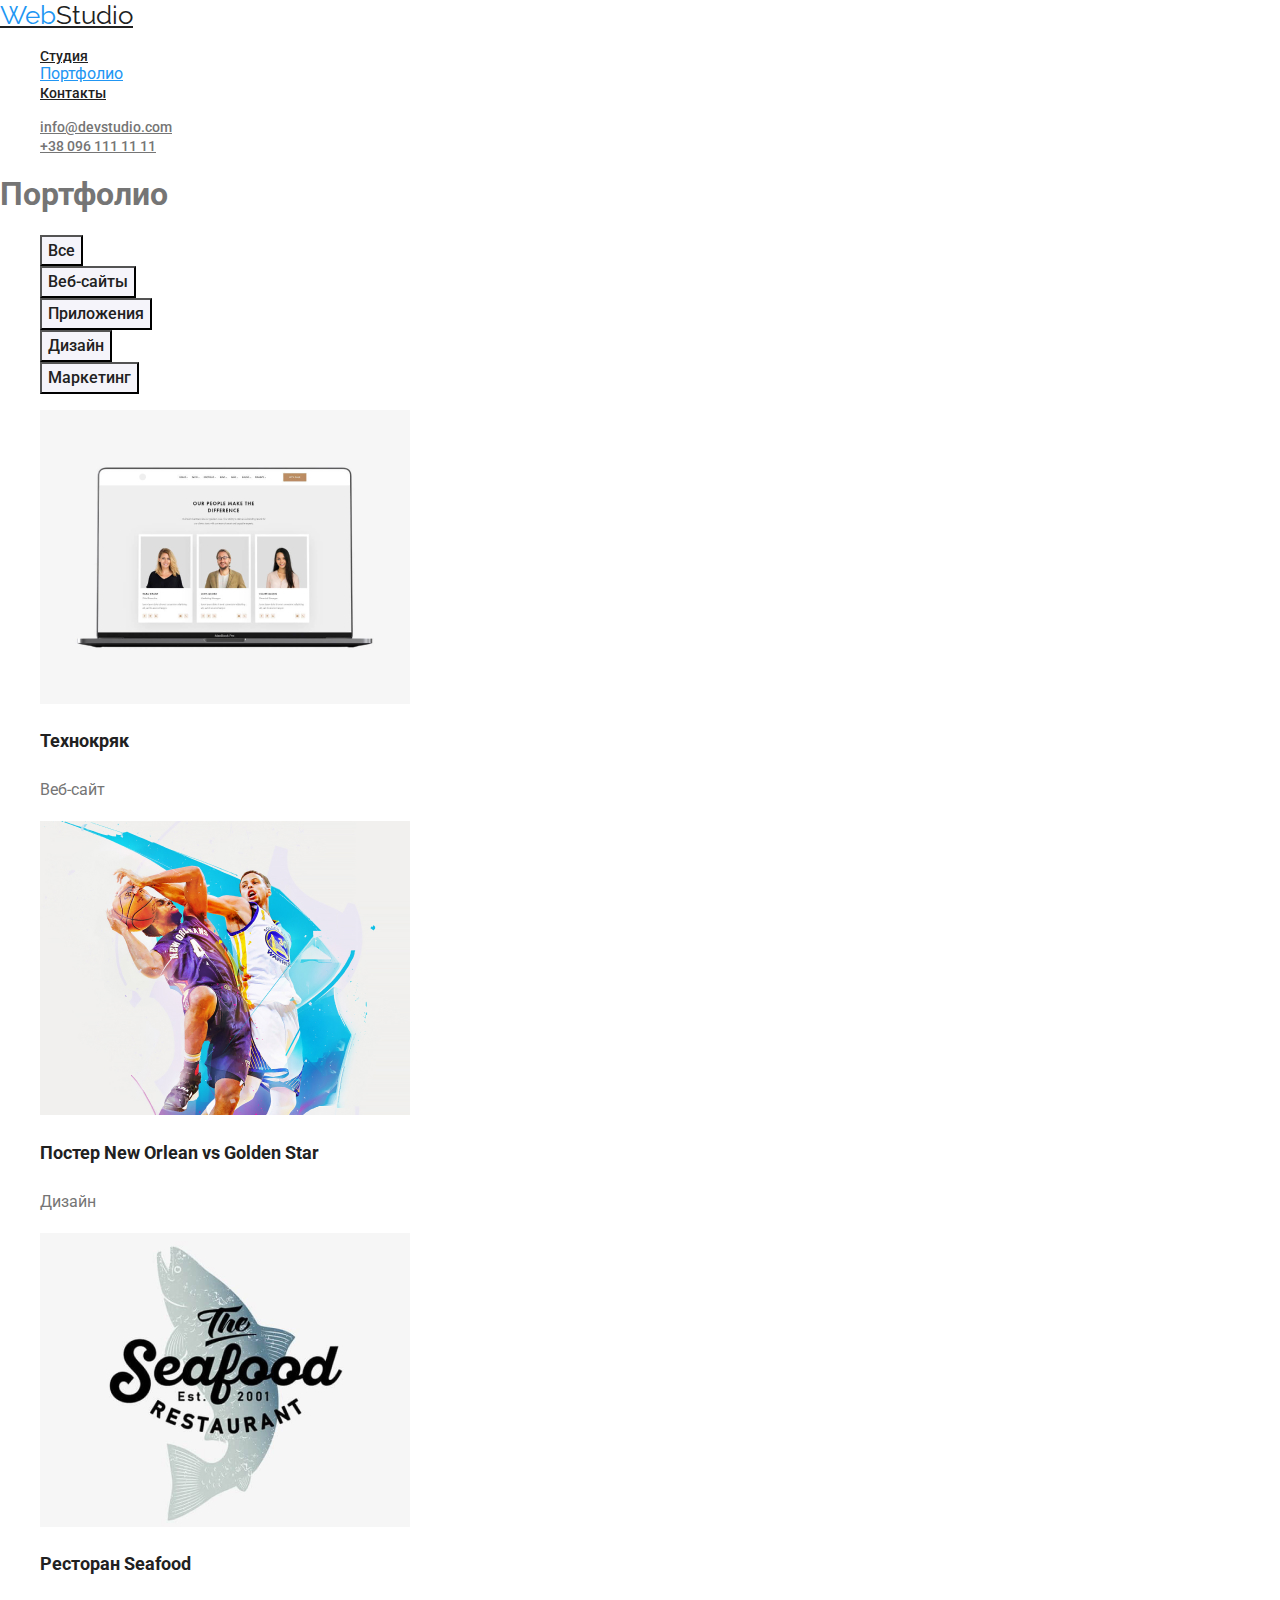
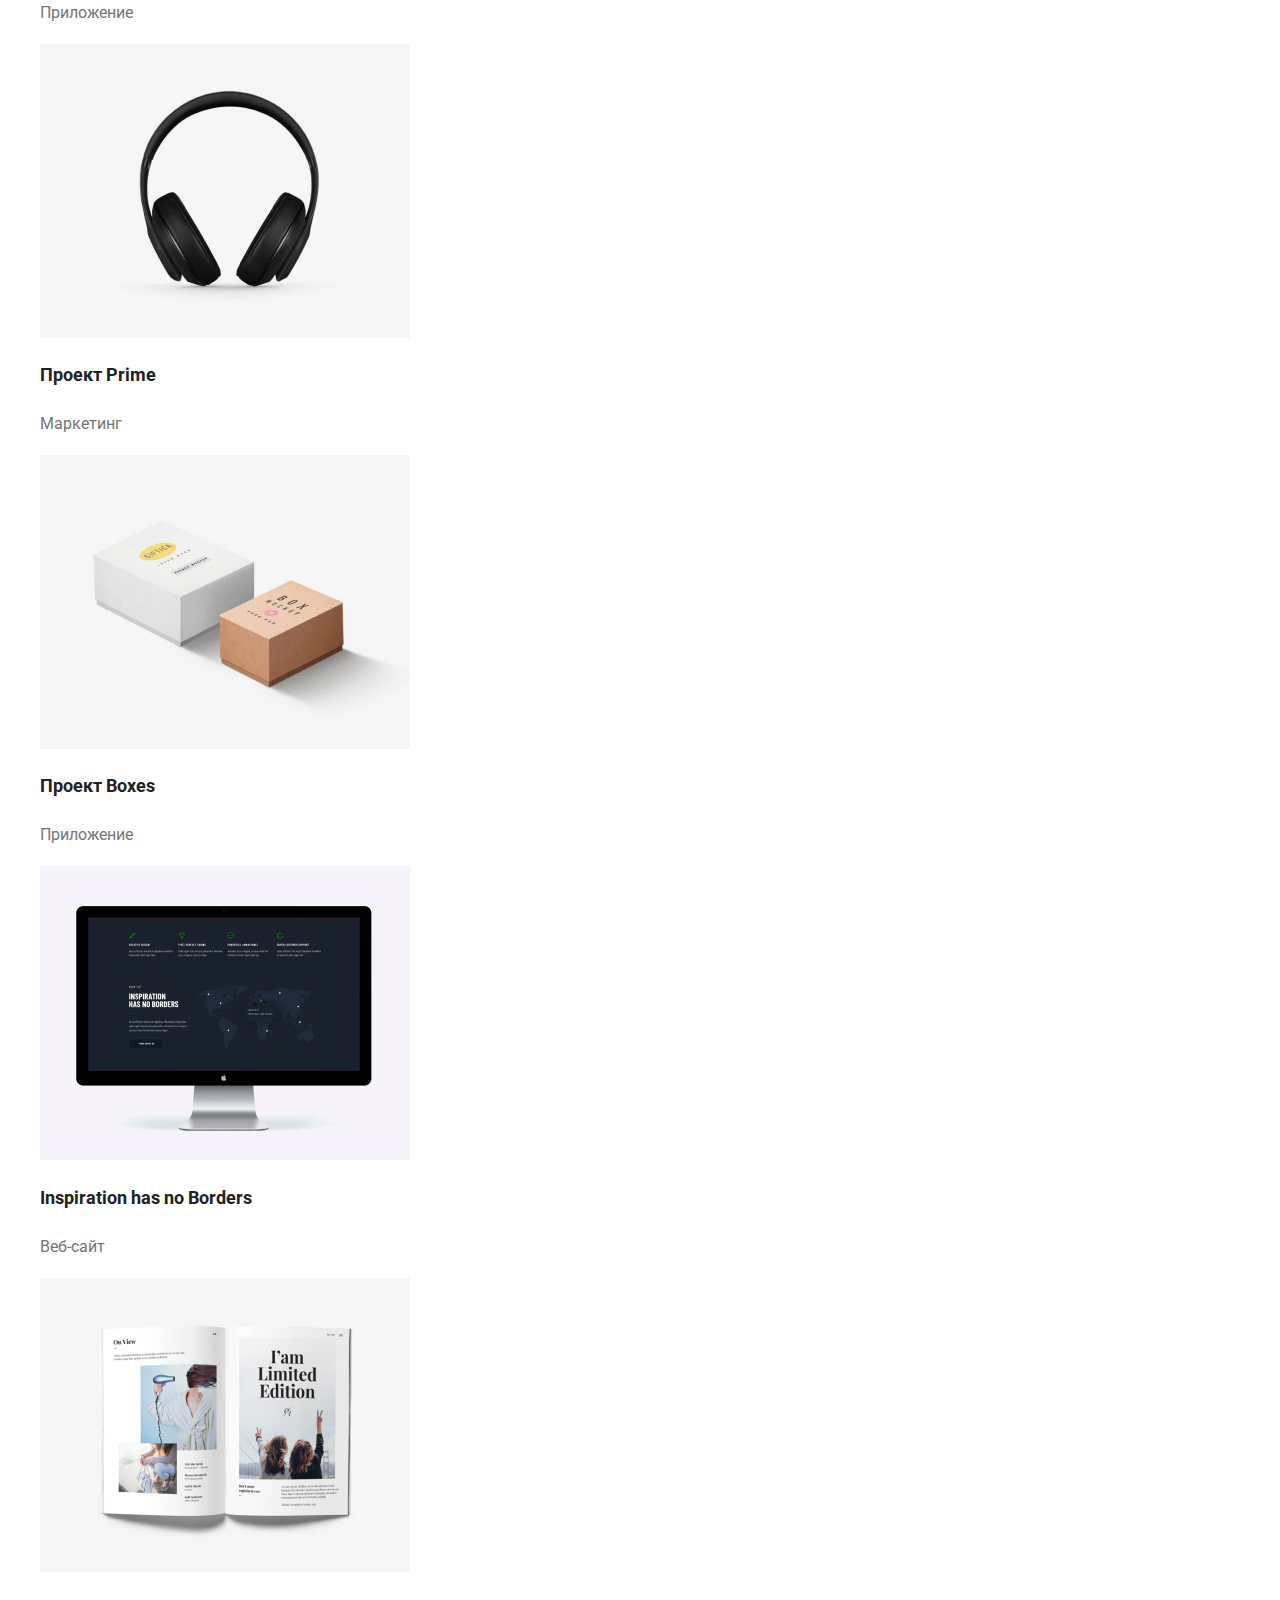
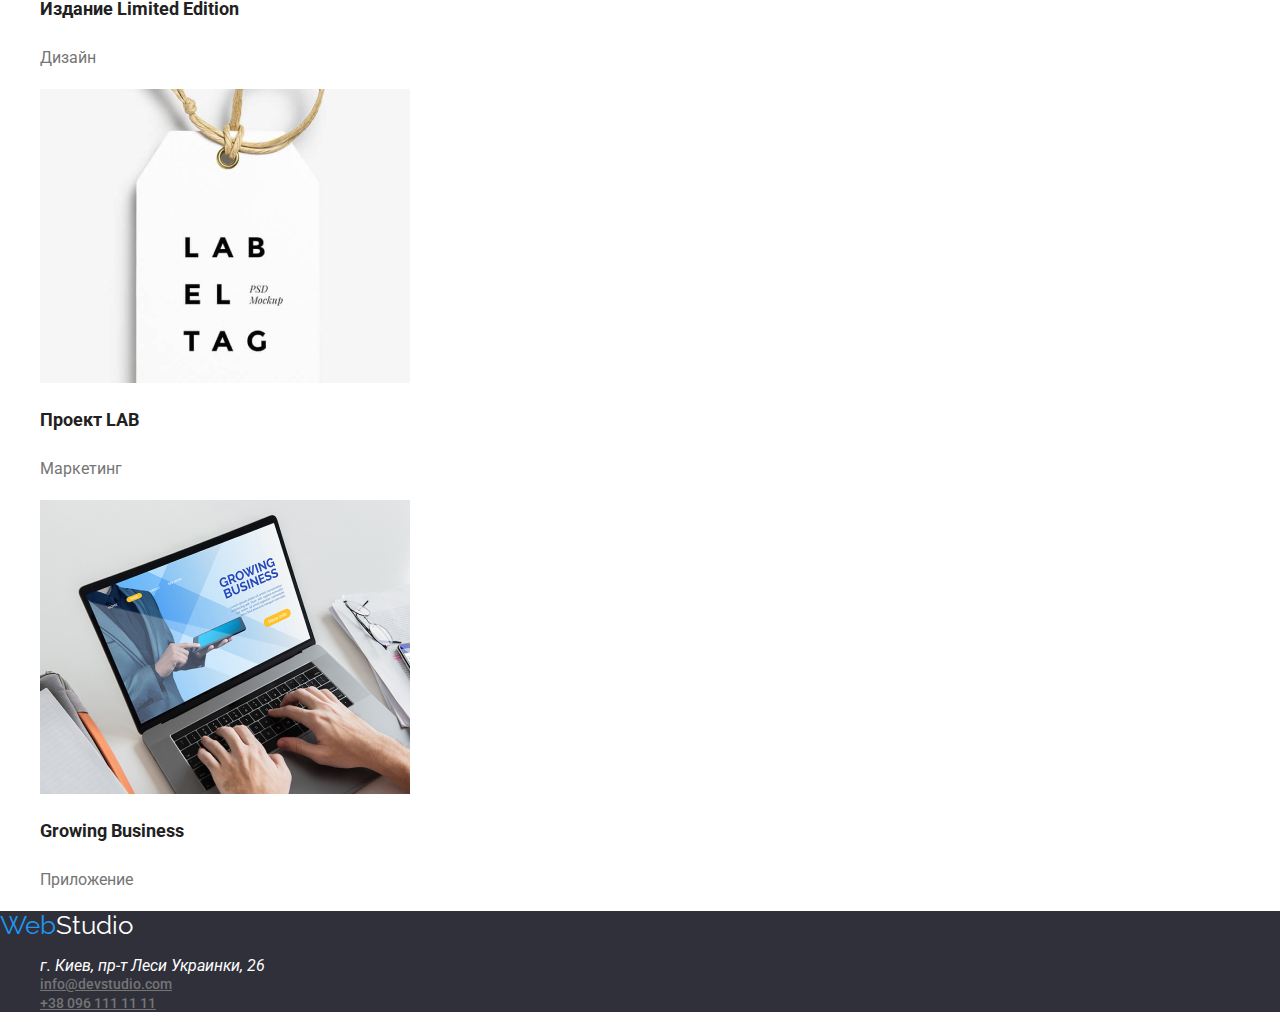
==== portfolio.html @ 402dfa0c "Update portfolio.html" ====
<!DOCTYPE html>
<html lang="en">
<head>
    <meta charset="UTF-8">
    <meta name="viewport" content="width=device-width, initial-scale=1.0">
    <title>Document</title>
    <link rel="stylesheet" href="https://cdnjs.cloudflare.com/ajax/libs/modern-normalize/1.0.0/modern-normalize.css">
    <link href="https://fonts.googleapis.com/css2?family=Raleway:wght@700&family=Roboto:wght@400;500;700;900&display=swap" 
    rel="stylesheet">
    <link rel="stylesheet" href="./styles.css">
</head>
<body>
<!--Верхняя линия-->
<header>
    <nav class="list">
        <a href="./index.html" class="logo-white" > <span class="logo-bl">Web</span>Studio</a>
        <ul class="site-nav list">
            <li><a href="./index.html" class="link" >Студия</a></li>
            <li class="current"><a href="./portfolio.html" class="current">Портфолио</a></li>
            <li><a href="" class="link">Контакты</a></li>
        </ul>
    </nav>
    <ul class="adress-nav list">
        <li><a href="mailto:info@devstudio.com" class="link">info@devstudio.com</a></li>
        <li><a href="tel:+380961111111" class="link">+38 096 111 11 11</a></li>
    </ul>
</header>
<main>
    <!--Портфолио-->
    <section class="section-portfolio">
        <h1>Портфолио</h1>
        <ul class="list">
            <li><button type="button" class="filter-button">Все</button></li>
            <li><button type="button" class="filter-button">Веб-сайты</button></li>
            <li><button type="button" class="filter-button">Приложения</button></li>
            <li><button type="button" class="filter-button">Дизайн</button></li>
            <li><button type="button" class="filter-button">Маркетинг</button></li>
        </ul>
        <ul class="list">
            <li>
                <img src="./images/portfolio/portfolio-img1.jpg" alt="Портфолио фото 1" width="370">
                <h2 class="portfolio-title ">Технокряк</h2>
                <p class="portfolio-title-name">Веб-сайт</p>
            </li>
            <li>
                <img src="./images/portfolio/portfolio-img2.jpg" alt="Портфолио фото 2" width="370">
                <h2 class="portfolio-title">Постер New Orlean vs Golden Star</h2>
                <p class="portfolio-title-name">Дизайн</p>
            </li>
            <li>
                <img src="./images/portfolio/portfolio-img3.jpg" alt="Портфолио фото 3" width="370">
                <h2 class="portfolio-title">Ресторан Seafood</h2>
                <p class="portfolio-title-name">Приложение</p>
            </li>
            <li>
                <img src="./images/portfolio/portfolio-img4.jpg" alt="Портфолио фото 4" width="370">
                <h2 class="portfolio-title">Проект Prime</h2>
                <p class="portfolio-title-name">Маркетинг</p>
            </li>
            <li>
                <img src="./images/portfolio/portfolio-img5.jpg" alt="Портфолио фото 5" width="370">
                <h2 class="portfolio-title">Проект Boxes</h2>
                <p class="portfolio-title-name">Приложение</p>
            </li>
            <li>
                <img src="./images/portfolio/portfolio-img6.jpg" alt="Портфолио фото 6" width="370">
                <h2 class="portfolio-title">Inspiration has no Borders</h2>
                <p class="portfolio-title-name">Веб-сайт</p>
            </li>
            <li>
                <img src="./images/portfolio/portfolio-img7.jpg" alt="Портфолио фото 7" width="370">
                <h2 class="portfolio-title">Издание Limited Edition</h2>
                <p class="portfolio-title-name">Дизайн</p>
            </li>
            <li>
                <img src="./images/portfolio/portfolio-img8.jpg" alt="Портфолио фото 8" width="370">
                <h2 class="portfolio-title">Проект LAB</h2>
                <p class="portfolio-title-name">Маркетинг</p>
            </li>
            <li>
                <img src="./images/portfolio/portfolio-img9.jpg" alt="Портфолио фото 9" width="370">
                <h2 class="portfolio-title">Growing Business</h2>
                <p class="portfolio-title-name">Приложение</p>
            </li>
           
        </ul>
    </section>

</main>
<!--Подвал-->
<footer class="footer">
    <a href="./index.html" class="logo-black" > <span class="logo-bl">Web</span>Studio</a>
    <ul class="adress-nav list">
        <li><address class="footer-address">г. Киев, пр-т Леси Украинки, 26</address></li>
        <li><a href="mailto:info@devstudio.com" class="link">info@devstudio.com</a></li>
        <li><a href="tel:+380961111111" class="link">+38 096 111 11 11</a></li>
    </ul>
</footer>   
</body>
---- styles.css ----
:root {
    --primary-text-color: #757575;
    --accent-text-color:#2196F3;
    --title-text-color:#212121;
    --secondary-text-color: #FFFFFF;
    --background-color-body: #FFFFFF;
    --background-color-hero: #2F303A;
    --background-color-hero-button: #2196F3;
    --background-color-section-workers: #F5F4FA;
    --background-color-section: #FFFFFF;
    --background-color-footer: #2F303A;
    --background-color-filter-button: #F5F4FA;
}

body {
    background-color: var(--background-color-body);
    color: var(--primary-text-color);
    font-family: Roboto, sans-serif;
    font-weight: 400;
    
    
}
.logo-white {
    color: var(--title-text-color);
    font-family: Raleway, sans-serif;
    font-size: 26px;
    line-height: 1.19;
    
}
.logo-bl {
    color: var(--accent-text-color);
}
.list {
    list-style: none;
    
}
/* site-nav */
.site-nav .link {
    color: var(--title-text-color);
    font-weight: 500;
    font-size: 14px;
    line-height: 1.14;
    
}

.site-nav .link:hover, 
.site-nav .link:focus, .current{
    color: var(--accent-text-color);
}



/* adress-nav */
.adress-nav .link {
    color: var(--primary-text-color);
    font-weight: 500;
    font-size: 14px;
    line-height: 1.14;
    
}
.link:hover, 
.link:focus {
    color: var(--accent-text-color);
}
/* hero */
.hero {
    background-color: var(--background-color-hero);
}
.hero .hero-title {
    color: var(--secondary-text-color);
    font-weight: 900;
    font-size: 44px;
    line-height: 1.36;
    text-align: center;
    text-transform: uppercase;

}
.hero .hero-button {
    background-color: var(--background-color-hero-button);
    color: var(--secondary-text-color);
    font-weight: 700;
    font-size: 16px;
    line-height: 1.87;
}

.section-title {
    color: var(--title-text-color);
    font-weight: 700;
    font-size: 36px;
    line-height: 1.16;
    text-align: center;
}



/* Особености */

.section-features {
    background-color: var(--background-color-section);
}
.section-features .features-title-name {
    color: var(--title-text-color);
    font-weight: 700;
    font-size: 14px;
    line-height: 1.14;
    text-transform: uppercase;
}
.features-title-name .features-name { 
    font-size: 14px;
    line-height: 1.71;  
}

/* Чем мы занимаемся */

.section-service {
    background-color: var(--background-color-section);
}

/* Наша команда */
.section-workers { 
    background-color: var(--background-color-section-workers);
}
.section-workers .workers-title-name { 
    color: var(--title-text-color);
    font-weight: 500;
    font-size: 16px;
    line-height: 1.18;
}
.workers-title-name .workers-dutie {  
    font-size: 16px;
    line-height: 1.18;  
}

/* footer */
.footer {
    background-color: var(--background-color-footer);
}
.logo-black {
    color: var(--secondary-text-color);
    font-family: Raleway,sans-serif;
    font-size: 26px;
    line-height: 1,19;
    text-decoration: none;
}
.footer-address {
    color: var(--secondary-text-color);
}
.footer .footer-address-nav {
    color: var(--primary-text-color);
    font-size: 14px;
    line-height: 1.71;
}
.link:hover, 
.link:focus {
    color: var(--accent-text-color);
}
/* portfolio */

.section-portfolio .portfolio-title {
    color: var(--title-text-color);
    font-weight: 700;
    font-size: 18px;
    line-height: 2;
}
.section-portfolio .portfolio-title-name {
    font-size: 16px;
    line-height: 1.87;
}

.filter-button {
    background-color: var(--background-color-filter-button);
    color: var(--title-text-color);
    font-weight: 500;
    font-size: 16px;
    line-height: 1.62;
}
.filter-button:hover, 
.filter-button:focus {
    background-color: var(--background-color-hero-button);
    color: var(--secondary-text-color);
}
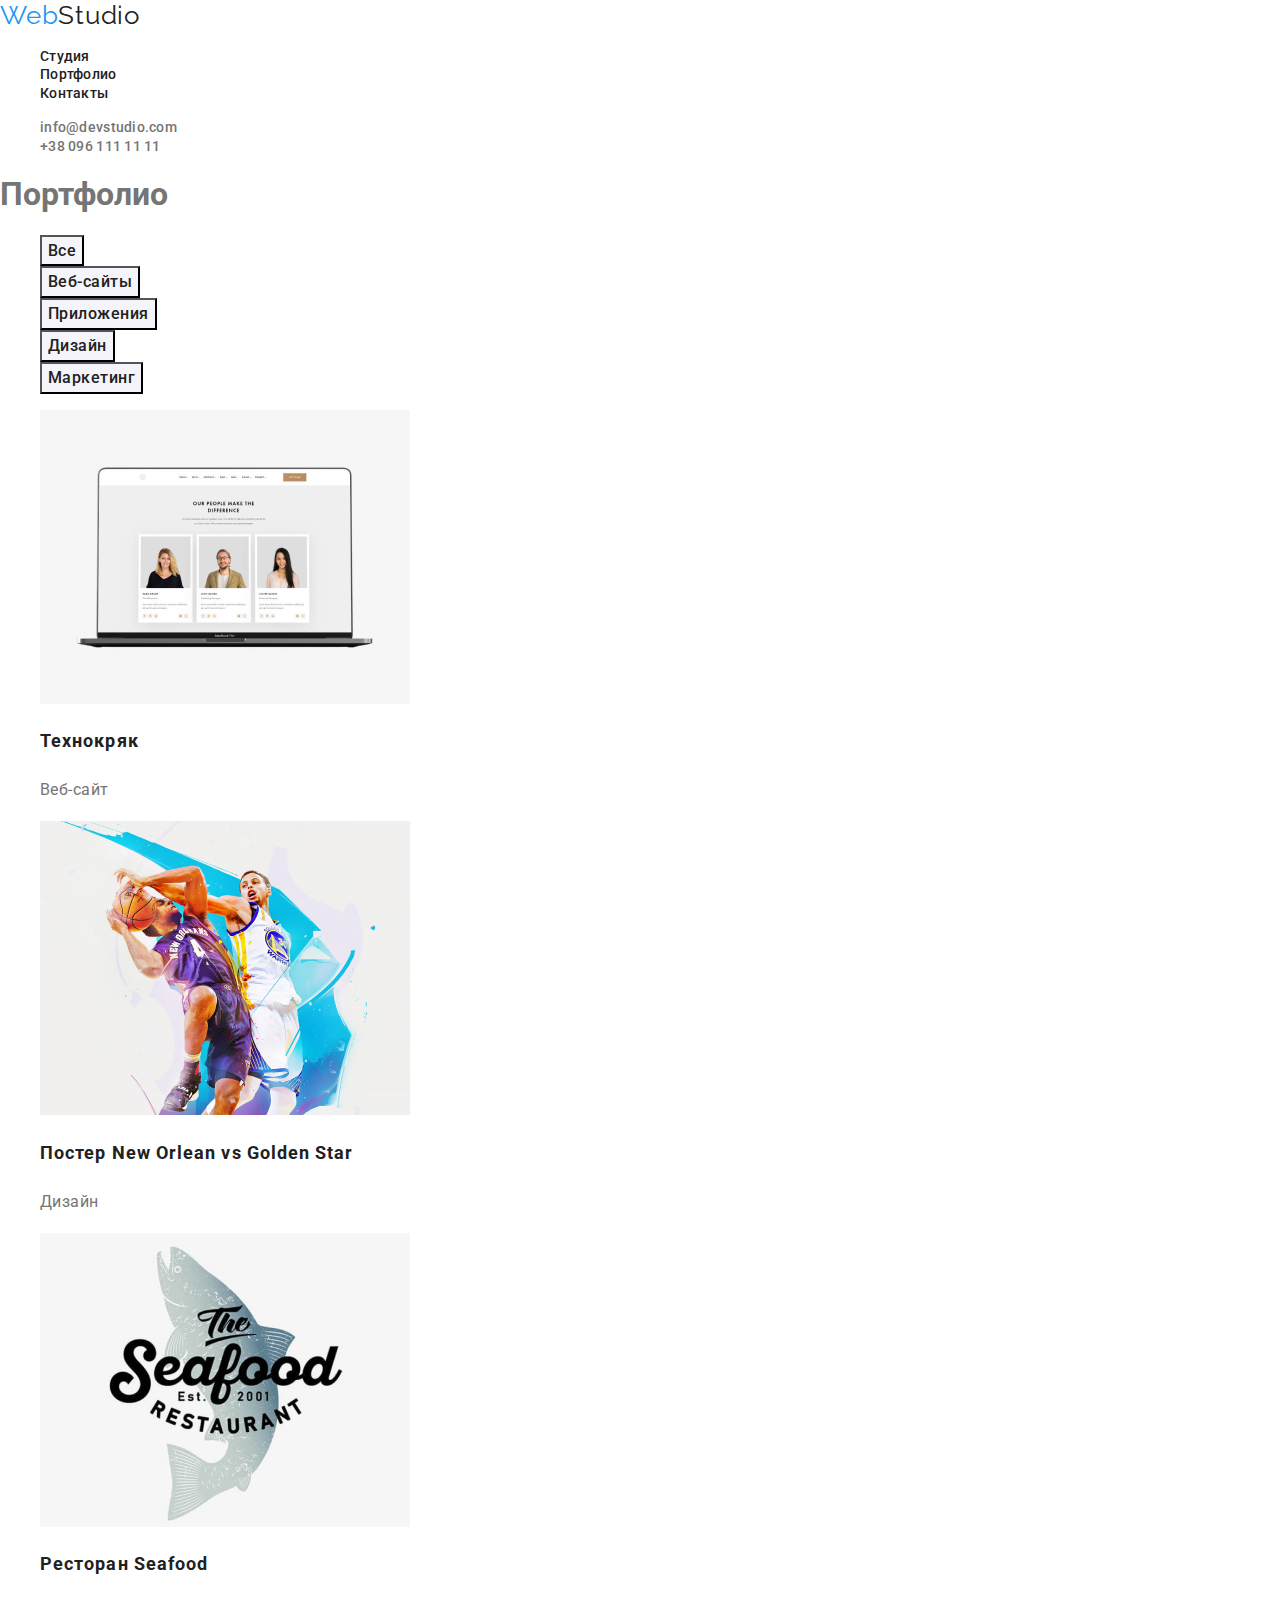
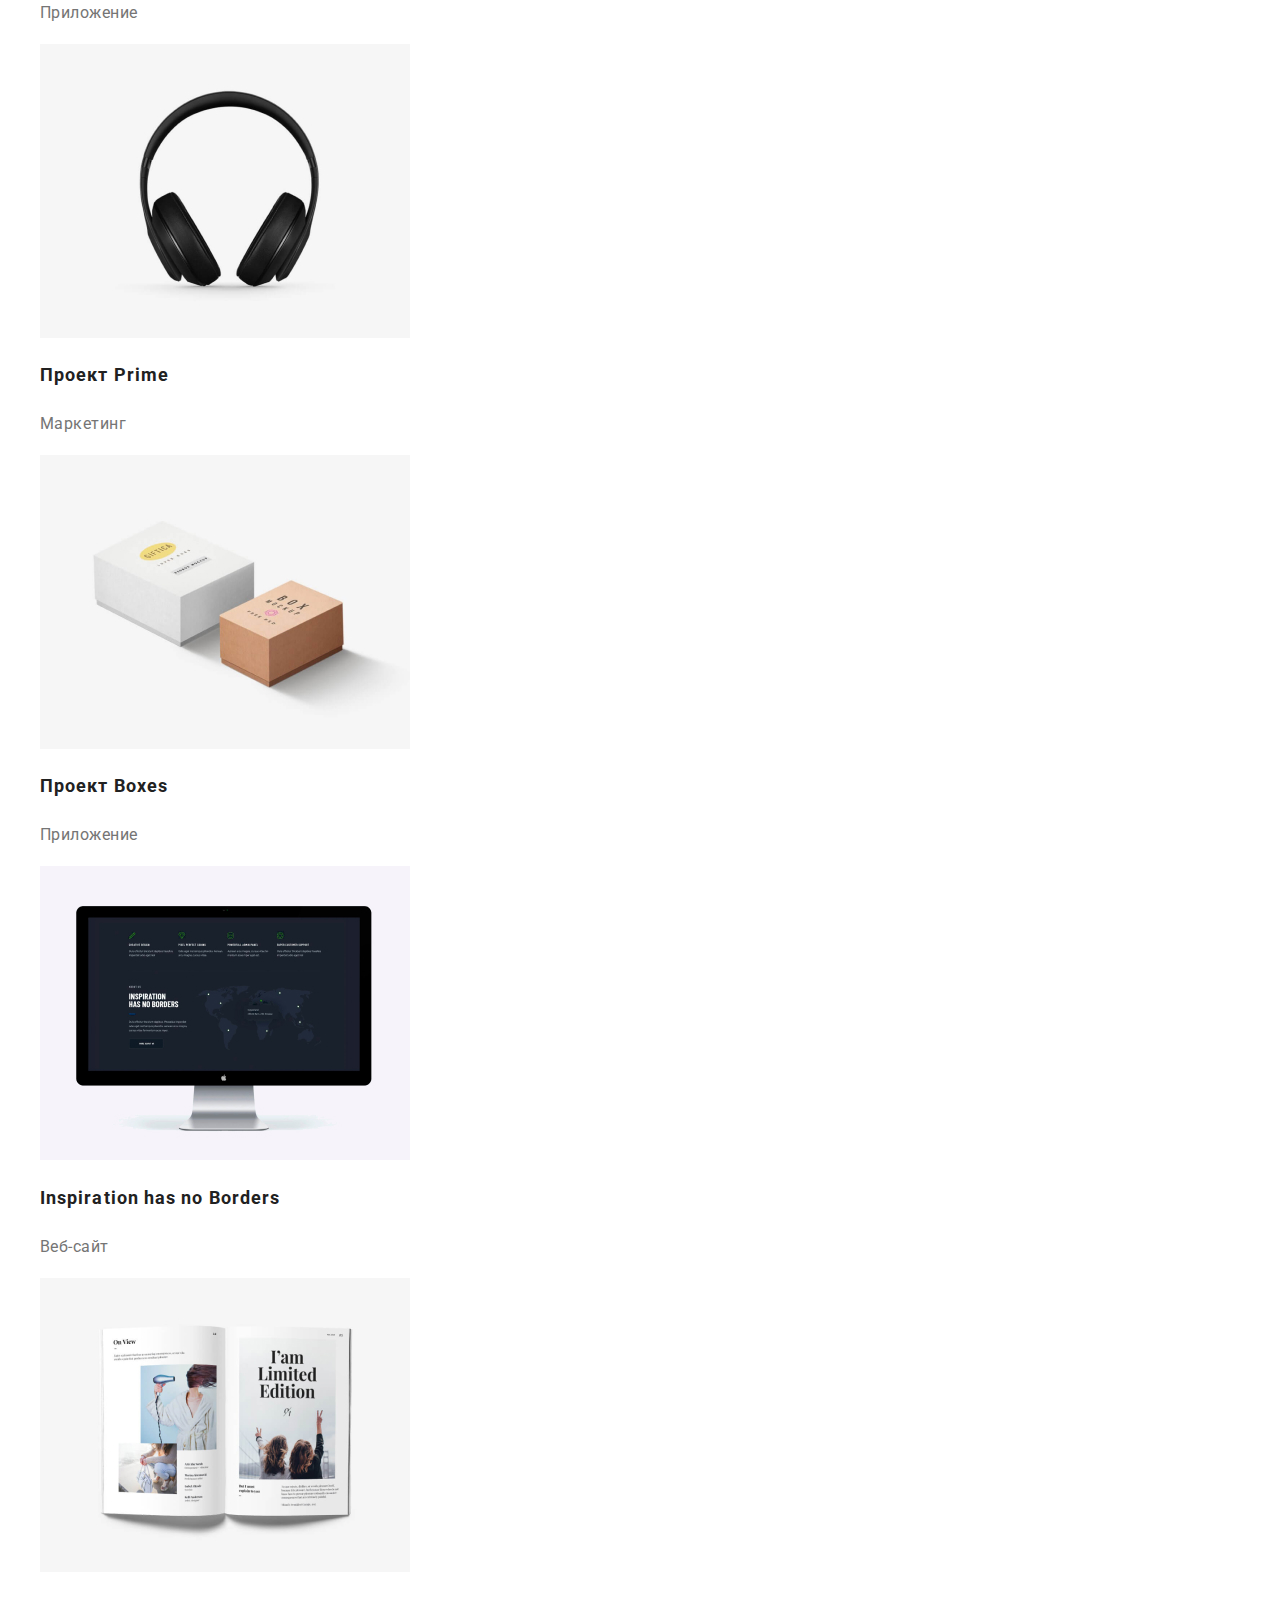
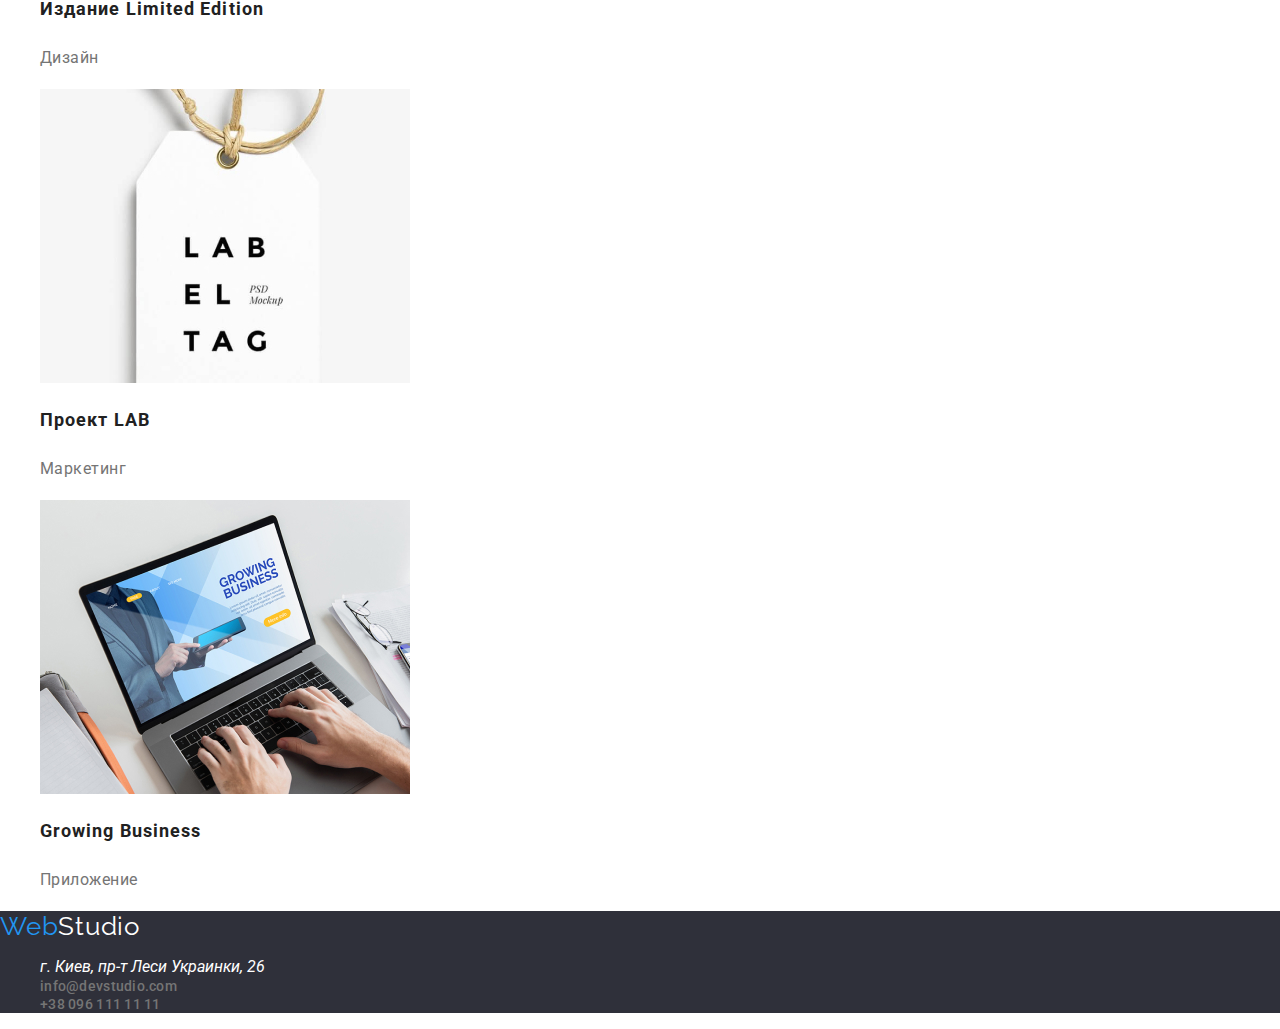
==== commit 0d7e97f3: "Update portfolio.html" ====
--- a/portfolio.html
+++ b/portfolio.html
@@ -12,11 +12,11 @@
 <body>
 <!--Верхняя линия-->
 <header>
-    <nav class="list">
+    <nav>
         <a href="./index.html" class="logo-white" > <span class="logo-bl">Web</span>Studio</a>
         <ul class="site-nav list">
             <li><a href="./index.html" class="link" >Студия</a></li>
-            <li class="current"><a href="./portfolio.html" class="current">Портфолио</a></li>
+            <li class="current"><a href="./portfolio.html" class="link current">Портфолио</a></li>
             <li><a href="" class="link">Контакты</a></li>
         </ul>
     </nav>
--- a/styles.css
+++ b/styles.css
@@ -25,13 +25,15 @@
     font-family: Raleway, sans-serif;
     font-size: 26px;
     line-height: 1.19;
-    
+    letter-spacing: 0.03em;
+    text-decoration: none;
 }
 .logo-bl {
     color: var(--accent-text-color);
 }
 .list {
     list-style: none;
+    
     
 }
 /* site-nav */
@@ -40,12 +42,14 @@
     font-weight: 500;
     font-size: 14px;
     line-height: 1.14;
-    
+    letter-spacing: 0.02em;
+    text-decoration: none;
 }
 
 .site-nav .link:hover, 
 .site-nav .link:focus, .current{
     color: var(--accent-text-color);
+    text-decoration: none;
 }
 
 
@@ -56,6 +60,8 @@
     font-weight: 500;
     font-size: 14px;
     line-height: 1.14;
+    letter-spacing: 0.02em;
+    text-decoration: none;
     
 }
 .link:hover, 
@@ -71,6 +77,7 @@
     font-weight: 900;
     font-size: 44px;
     line-height: 1.36;
+    letter-spacing: 0.06em;
     text-align: center;
     text-transform: uppercase;
 
@@ -81,6 +88,7 @@
     font-weight: 700;
     font-size: 16px;
     line-height: 1.87;
+    letter-spacing: 0.06em;
 }
 
 .section-title {
@@ -88,6 +96,7 @@
     font-weight: 700;
     font-size: 36px;
     line-height: 1.16;
+    letter-spacing: 0.03em;
     text-align: center;
 }
 
@@ -103,11 +112,13 @@
     font-weight: 700;
     font-size: 14px;
     line-height: 1.14;
+    letter-spacing: 0.03em;
     text-transform: uppercase;
 }
 .features-title-name .features-name { 
     font-size: 14px;
-    line-height: 1.71;  
+    line-height: 1.71;
+    letter-spacing: 0.03em;  
 }
 
 /* Чем мы занимаемся */
@@ -128,7 +139,8 @@
 }
 .workers-title-name .workers-dutie {  
     font-size: 16px;
-    line-height: 1.18;  
+    line-height: 1.18;
+    letter-spacing: 0.03em;  
 }
 
 /* footer */
@@ -139,7 +151,8 @@
     color: var(--secondary-text-color);
     font-family: Raleway,sans-serif;
     font-size: 26px;
-    line-height: 1,19;
+    line-height: 1.19;
+    letter-spacing: 0.03em;
     text-decoration: none;
 }
 .footer-address {
@@ -149,6 +162,7 @@
     color: var(--primary-text-color);
     font-size: 14px;
     line-height: 1.71;
+    letter-spacing: 0.03em;
 }
 .link:hover, 
 .link:focus {
@@ -161,10 +175,12 @@
     font-weight: 700;
     font-size: 18px;
     line-height: 2;
+    letter-spacing: 0.06em;
 }
 .section-portfolio .portfolio-title-name {
     font-size: 16px;
     line-height: 1.87;
+    letter-spacing: 0.03em;
 }
 
 .filter-button {
@@ -173,6 +189,7 @@
     font-weight: 500;
     font-size: 16px;
     line-height: 1.62;
+    letter-spacing: 0.03em;
 }
 .filter-button:hover, 
 .filter-button:focus {
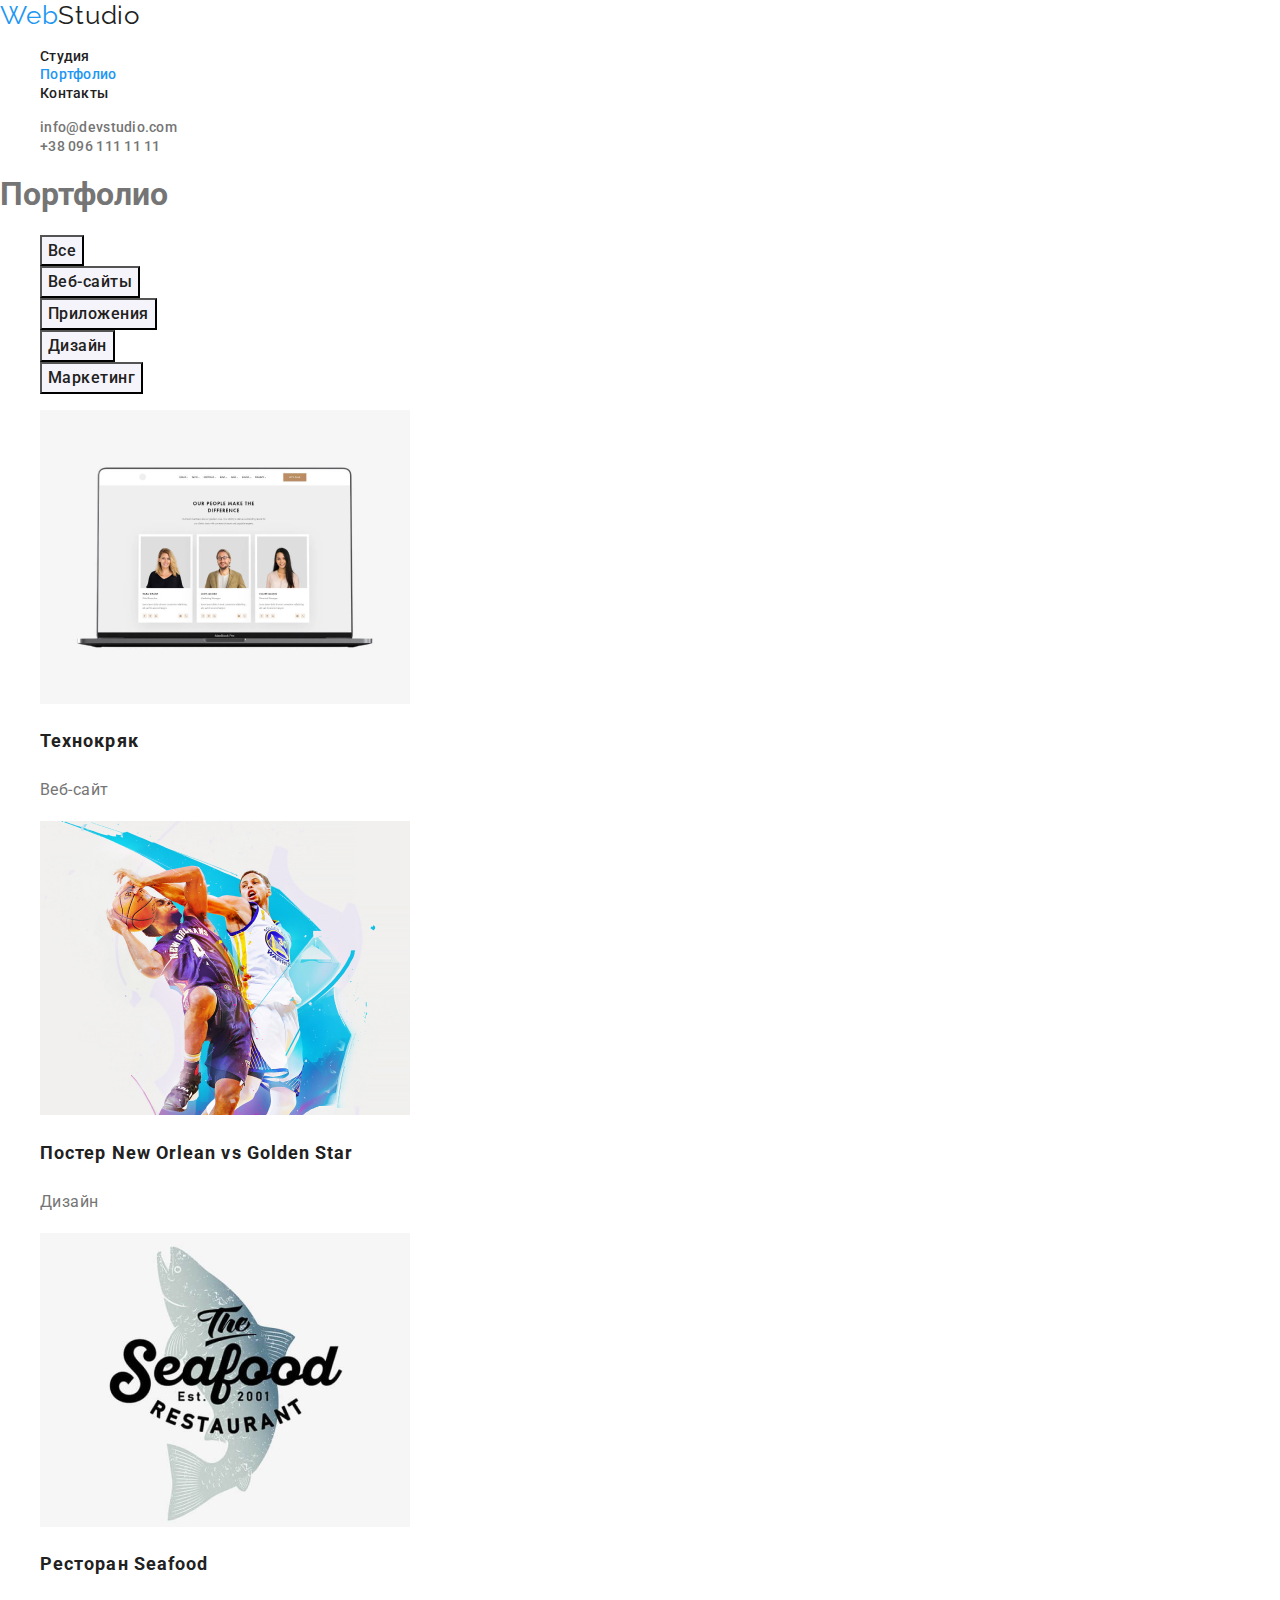
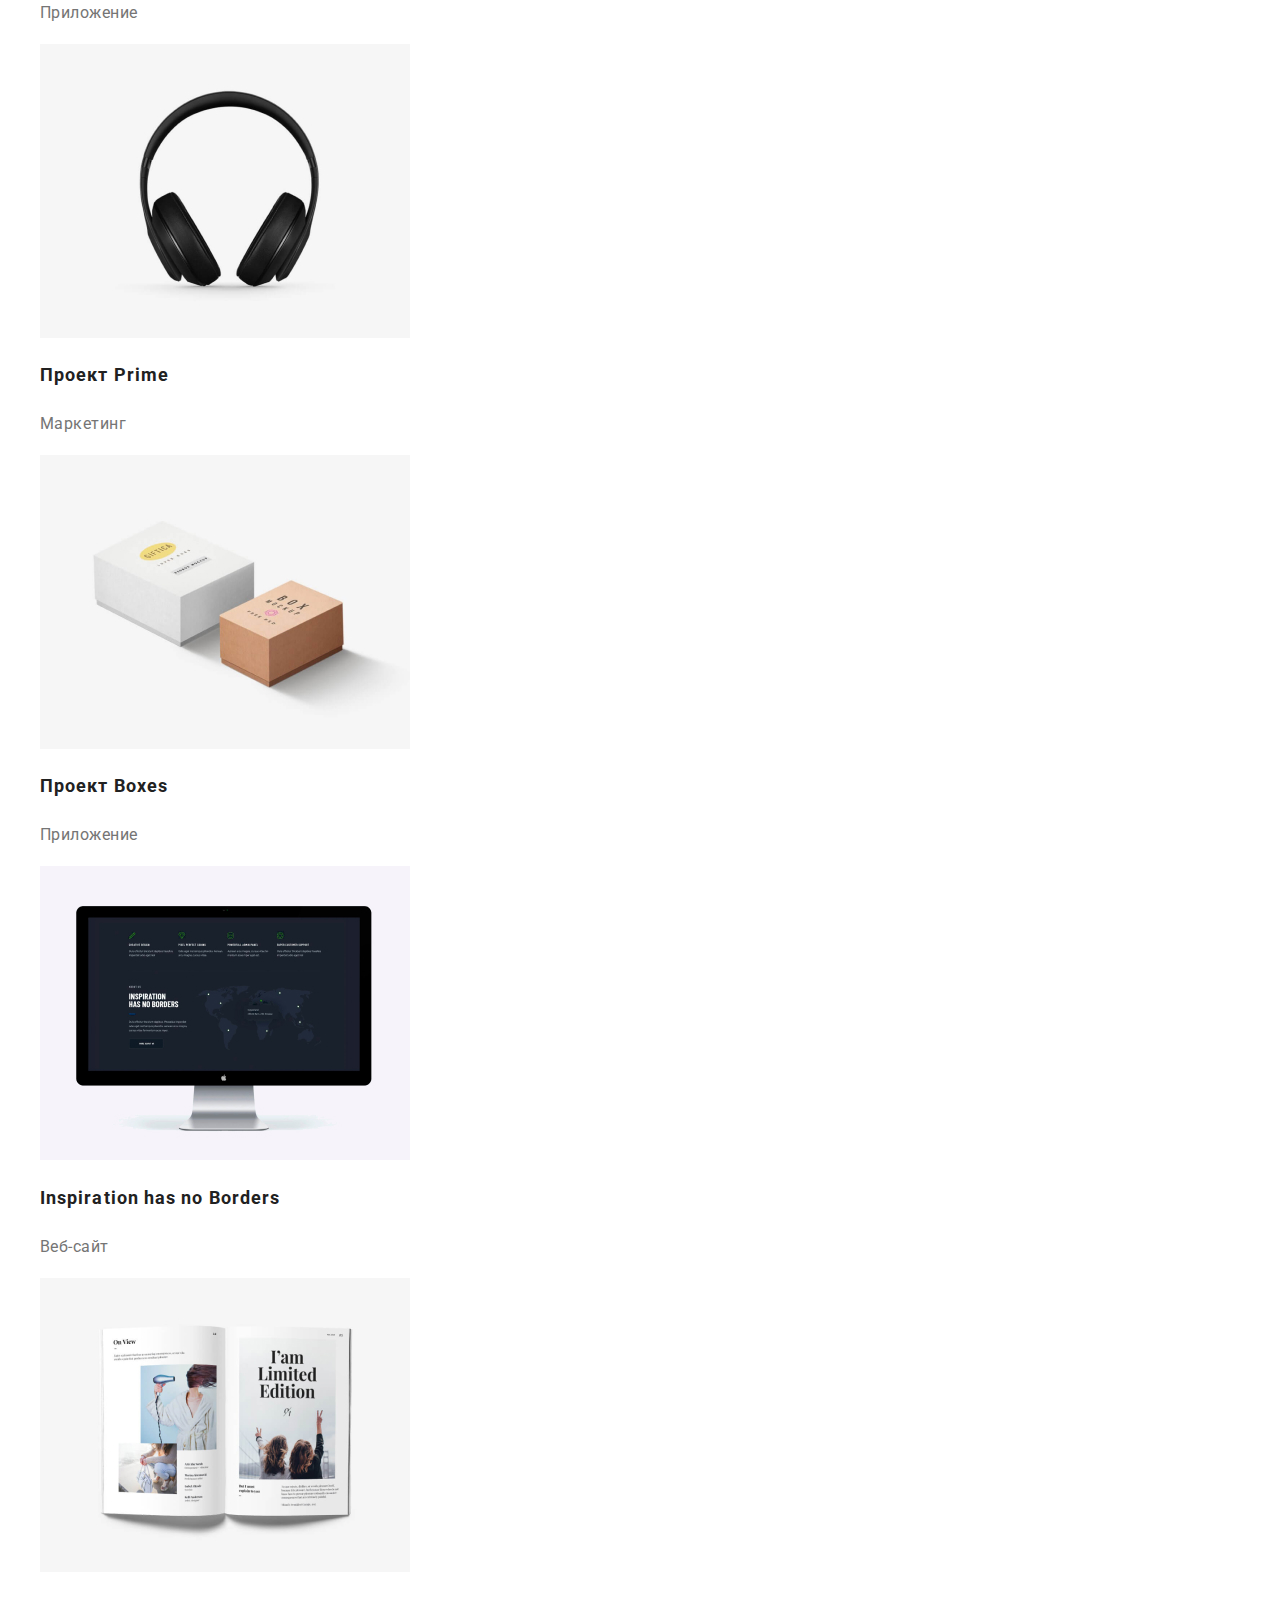
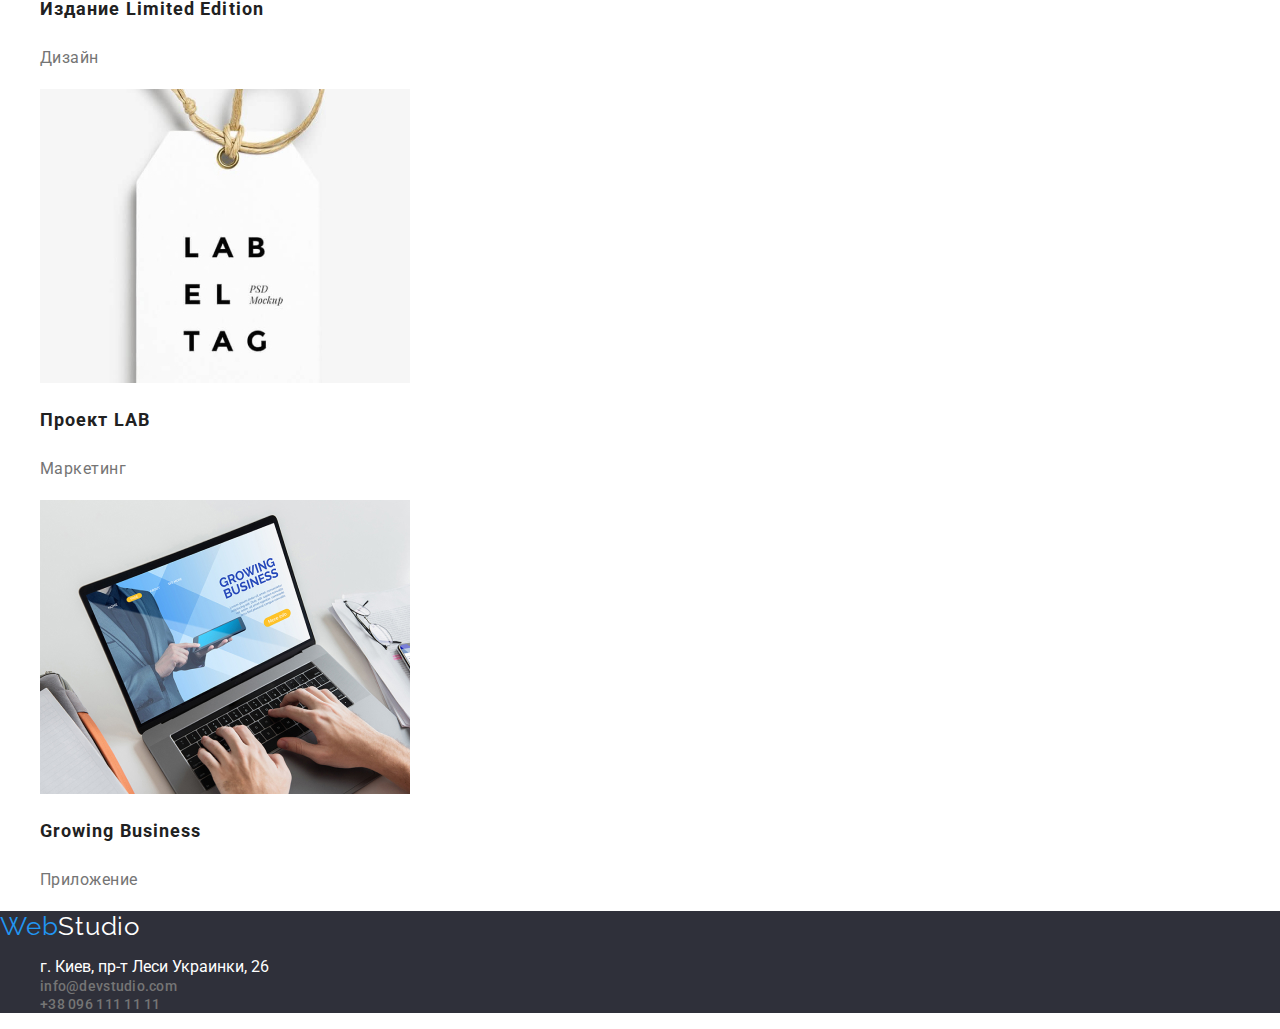
==== commit 89b9c8c5: "Update portfolio.html" ====
--- a/portfolio.html
+++ b/portfolio.html
@@ -1,99 +1,99 @@
 <!DOCTYPE html>
 <html lang="en">
-<head>
-    <meta charset="UTF-8">
-    <meta name="viewport" content="width=device-width, initial-scale=1.0">
-    <title>Document</title>
-    <link rel="stylesheet" href="https://cdnjs.cloudflare.com/ajax/libs/modern-normalize/1.0.0/modern-normalize.css">
-    <link href="https://fonts.googleapis.com/css2?family=Raleway:wght@700&family=Roboto:wght@400;500;700;900&display=swap" 
-    rel="stylesheet">
-    <link rel="stylesheet" href="./styles.css">
-</head>
-<body>
-<!--Верхняя линия-->
-<header>
-    <nav>
-        <a href="./index.html" class="logo-white" > <span class="logo-bl">Web</span>Studio</a>
-        <ul class="site-nav list">
-            <li><a href="./index.html" class="link" >Студия</a></li>
-            <li class="current"><a href="./portfolio.html" class="link current">Портфолио</a></li>
-            <li><a href="" class="link">Контакты</a></li>
+    <head>
+        <meta charset="UTF-8">
+        <meta name="viewport" content="width=device-width, initial-scale=1.0">
+        <title>Document</title>
+        <link href="https://fonts.googleapis.com/css2?family=Raleway:wght@700&family=Roboto:wght@400;500;700;900&display=swap" 
+        rel="stylesheet">
+        <link rel="stylesheet" href="https://cdnjs.cloudflare.com/ajax/libs/modern-normalize/1.0.0/modern-normalize.css">
+        <link rel="stylesheet" href="./styles.css">
+    </head>
+    <body>
+    <!--Верхняя линия-->
+    <header>
+        <nav>
+            <a href="./index.html" class="logo-white" > <span class="logo-bl">Web</span>Studio</a>
+            <ul class="site-nav list">
+                <li><a href="./index.html" class="link" >Студия</a></li>
+                <li class="current"><a href="./portfolio.html" class="link current">Портфолио</a></li>
+                <li><a href="" class="link">Контакты</a></li>
+            </ul>
+        </nav>
+        <ul class="adress-nav list">
+            <li><a href="mailto:info@devstudio.com" class="link">info@devstudio.com</a></li>
+            <li><a href="tel:+380961111111" class="link">+38 096 111 11 11</a></li>
         </ul>
-    </nav>
-    <ul class="adress-nav list">
-        <li><a href="mailto:info@devstudio.com" class="link">info@devstudio.com</a></li>
-        <li><a href="tel:+380961111111" class="link">+38 096 111 11 11</a></li>
-    </ul>
-</header>
-<main>
-    <!--Портфолио-->
-    <section class="section-portfolio">
-        <h1>Портфолио</h1>
-        <ul class="list">
-            <li><button type="button" class="filter-button">Все</button></li>
-            <li><button type="button" class="filter-button">Веб-сайты</button></li>
-            <li><button type="button" class="filter-button">Приложения</button></li>
-            <li><button type="button" class="filter-button">Дизайн</button></li>
-            <li><button type="button" class="filter-button">Маркетинг</button></li>
+    </header>
+    <main>
+        <!--Портфолио-->
+        <section class="section-portfolio">
+            <h1>Портфолио</h1>
+            <ul class="list">
+                <li><button type="button" class="filter-button">Все</button></li>
+                <li><button type="button" class="filter-button">Веб-сайты</button></li>
+                <li><button type="button" class="filter-button">Приложения</button></li>
+                <li><button type="button" class="filter-button">Дизайн</button></li>
+                <li><button type="button" class="filter-button">Маркетинг</button></li>
+            </ul>
+            <ul class="list">
+                <li>
+                    <img src="./images/portfolio/portfolio-img1.jpg" alt="Портфолио фото 1" width="370">
+                    <h2 class="portfolio-title ">Технокряк</h2>
+                    <p class="portfolio-title-name">Веб-сайт</p>
+                </li>
+                <li>
+                    <img src="./images/portfolio/portfolio-img2.jpg" alt="Портфолио фото 2" width="370">
+                    <h2 class="portfolio-title">Постер New Orlean vs Golden Star</h2>
+                    <p class="portfolio-title-name">Дизайн</p>
+                </li>
+                <li>
+                    <img src="./images/portfolio/portfolio-img3.jpg" alt="Портфолио фото 3" width="370">
+                    <h2 class="portfolio-title">Ресторан Seafood</h2>
+                    <p class="portfolio-title-name">Приложение</p>
+                </li>
+                <li>
+                    <img src="./images/portfolio/portfolio-img4.jpg" alt="Портфолио фото 4" width="370">
+                    <h2 class="portfolio-title">Проект Prime</h2>
+                    <p class="portfolio-title-name">Маркетинг</p>
+                </li>
+                <li>
+                    <img src="./images/portfolio/portfolio-img5.jpg" alt="Портфолио фото 5" width="370">
+                    <h2 class="portfolio-title">Проект Boxes</h2>
+                    <p class="portfolio-title-name">Приложение</p>
+                </li>
+                <li>
+                    <img src="./images/portfolio/portfolio-img6.jpg" alt="Портфолио фото 6" width="370">
+                    <h2 class="portfolio-title">Inspiration has no Borders</h2>
+                    <p class="portfolio-title-name">Веб-сайт</p>
+                </li>
+                <li>
+                    <img src="./images/portfolio/portfolio-img7.jpg" alt="Портфолио фото 7" width="370">
+                    <h2 class="portfolio-title">Издание Limited Edition</h2>
+                    <p class="portfolio-title-name">Дизайн</p>
+                </li>
+                <li>
+                    <img src="./images/portfolio/portfolio-img8.jpg" alt="Портфолио фото 8" width="370">
+                    <h2 class="portfolio-title">Проект LAB</h2>
+                    <p class="portfolio-title-name">Маркетинг</p>
+                </li>
+                <li>
+                    <img src="./images/portfolio/portfolio-img9.jpg" alt="Портфолио фото 9" width="370">
+                    <h2 class="portfolio-title">Growing Business</h2>
+                    <p class="portfolio-title-name">Приложение</p>
+                </li>
+            
+            </ul>
+        </section>
+
+    </main>
+    <!--Подвал-->
+    <footer class="footer">
+        <a href="./index.html" class="logo-black" > <span class="logo-bl">Web</span>Studio</a>
+        <ul class="adress-nav list">
+            <li><address class="footer-address">г. Киев, пр-т Леси Украинки, 26</address></li>
+            <li><a href="mailto:info@devstudio.com" class="link">info@devstudio.com</a></li>
+            <li><a href="tel:+380961111111" class="link">+38 096 111 11 11</a></li>
         </ul>
-        <ul class="list">
-            <li>
-                <img src="./images/portfolio/portfolio-img1.jpg" alt="Портфолио фото 1" width="370">
-                <h2 class="portfolio-title ">Технокряк</h2>
-                <p class="portfolio-title-name">Веб-сайт</p>
-            </li>
-            <li>
-                <img src="./images/portfolio/portfolio-img2.jpg" alt="Портфолио фото 2" width="370">
-                <h2 class="portfolio-title">Постер New Orlean vs Golden Star</h2>
-                <p class="portfolio-title-name">Дизайн</p>
-            </li>
-            <li>
-                <img src="./images/portfolio/portfolio-img3.jpg" alt="Портфолио фото 3" width="370">
-                <h2 class="portfolio-title">Ресторан Seafood</h2>
-                <p class="portfolio-title-name">Приложение</p>
-            </li>
-            <li>
-                <img src="./images/portfolio/portfolio-img4.jpg" alt="Портфолио фото 4" width="370">
-                <h2 class="portfolio-title">Проект Prime</h2>
-                <p class="portfolio-title-name">Маркетинг</p>
-            </li>
-            <li>
-                <img src="./images/portfolio/portfolio-img5.jpg" alt="Портфолио фото 5" width="370">
-                <h2 class="portfolio-title">Проект Boxes</h2>
-                <p class="portfolio-title-name">Приложение</p>
-            </li>
-            <li>
-                <img src="./images/portfolio/portfolio-img6.jpg" alt="Портфолио фото 6" width="370">
-                <h2 class="portfolio-title">Inspiration has no Borders</h2>
-                <p class="portfolio-title-name">Веб-сайт</p>
-            </li>
-            <li>
-                <img src="./images/portfolio/portfolio-img7.jpg" alt="Портфолио фото 7" width="370">
-                <h2 class="portfolio-title">Издание Limited Edition</h2>
-                <p class="portfolio-title-name">Дизайн</p>
-            </li>
-            <li>
-                <img src="./images/portfolio/portfolio-img8.jpg" alt="Портфолио фото 8" width="370">
-                <h2 class="portfolio-title">Проект LAB</h2>
-                <p class="portfolio-title-name">Маркетинг</p>
-            </li>
-            <li>
-                <img src="./images/portfolio/portfolio-img9.jpg" alt="Портфолио фото 9" width="370">
-                <h2 class="portfolio-title">Growing Business</h2>
-                <p class="portfolio-title-name">Приложение</p>
-            </li>
-           
-        </ul>
-    </section>
-
-</main>
-<!--Подвал-->
-<footer class="footer">
-    <a href="./index.html" class="logo-black" > <span class="logo-bl">Web</span>Studio</a>
-    <ul class="adress-nav list">
-        <li><address class="footer-address">г. Киев, пр-т Леси Украинки, 26</address></li>
-        <li><a href="mailto:info@devstudio.com" class="link">info@devstudio.com</a></li>
-        <li><a href="tel:+380961111111" class="link">+38 096 111 11 11</a></li>
-    </ul>
-</footer>   
-</body>+    </footer>   
+    </body>--- a/styles.css
+++ b/styles.css
@@ -19,6 +19,7 @@
     font-weight: 400;
     
     
+    
 }
 .logo-white {
     color: var(--title-text-color);
@@ -47,11 +48,13 @@
 }
 
 .site-nav .link:hover, 
-.site-nav .link:focus, .current{
-    color: var(--accent-text-color);
-    text-decoration: none;
-}
-
+.site-nav .link:focus {
+    color: var(--accent-text-color);
+    text-decoration: none;
+}
+.site-nav .link.current {
+    color: var(--accent-text-color);
+}
 
 
 /* adress-nav */
@@ -157,12 +160,15 @@
 }
 .footer-address {
     color: var(--secondary-text-color);
+    font-style: inherit;
 }
 .footer .footer-address-nav {
     color: var(--primary-text-color);
     font-size: 14px;
     line-height: 1.71;
     letter-spacing: 0.03em;
+    
+
 }
 .link:hover, 
 .link:focus {
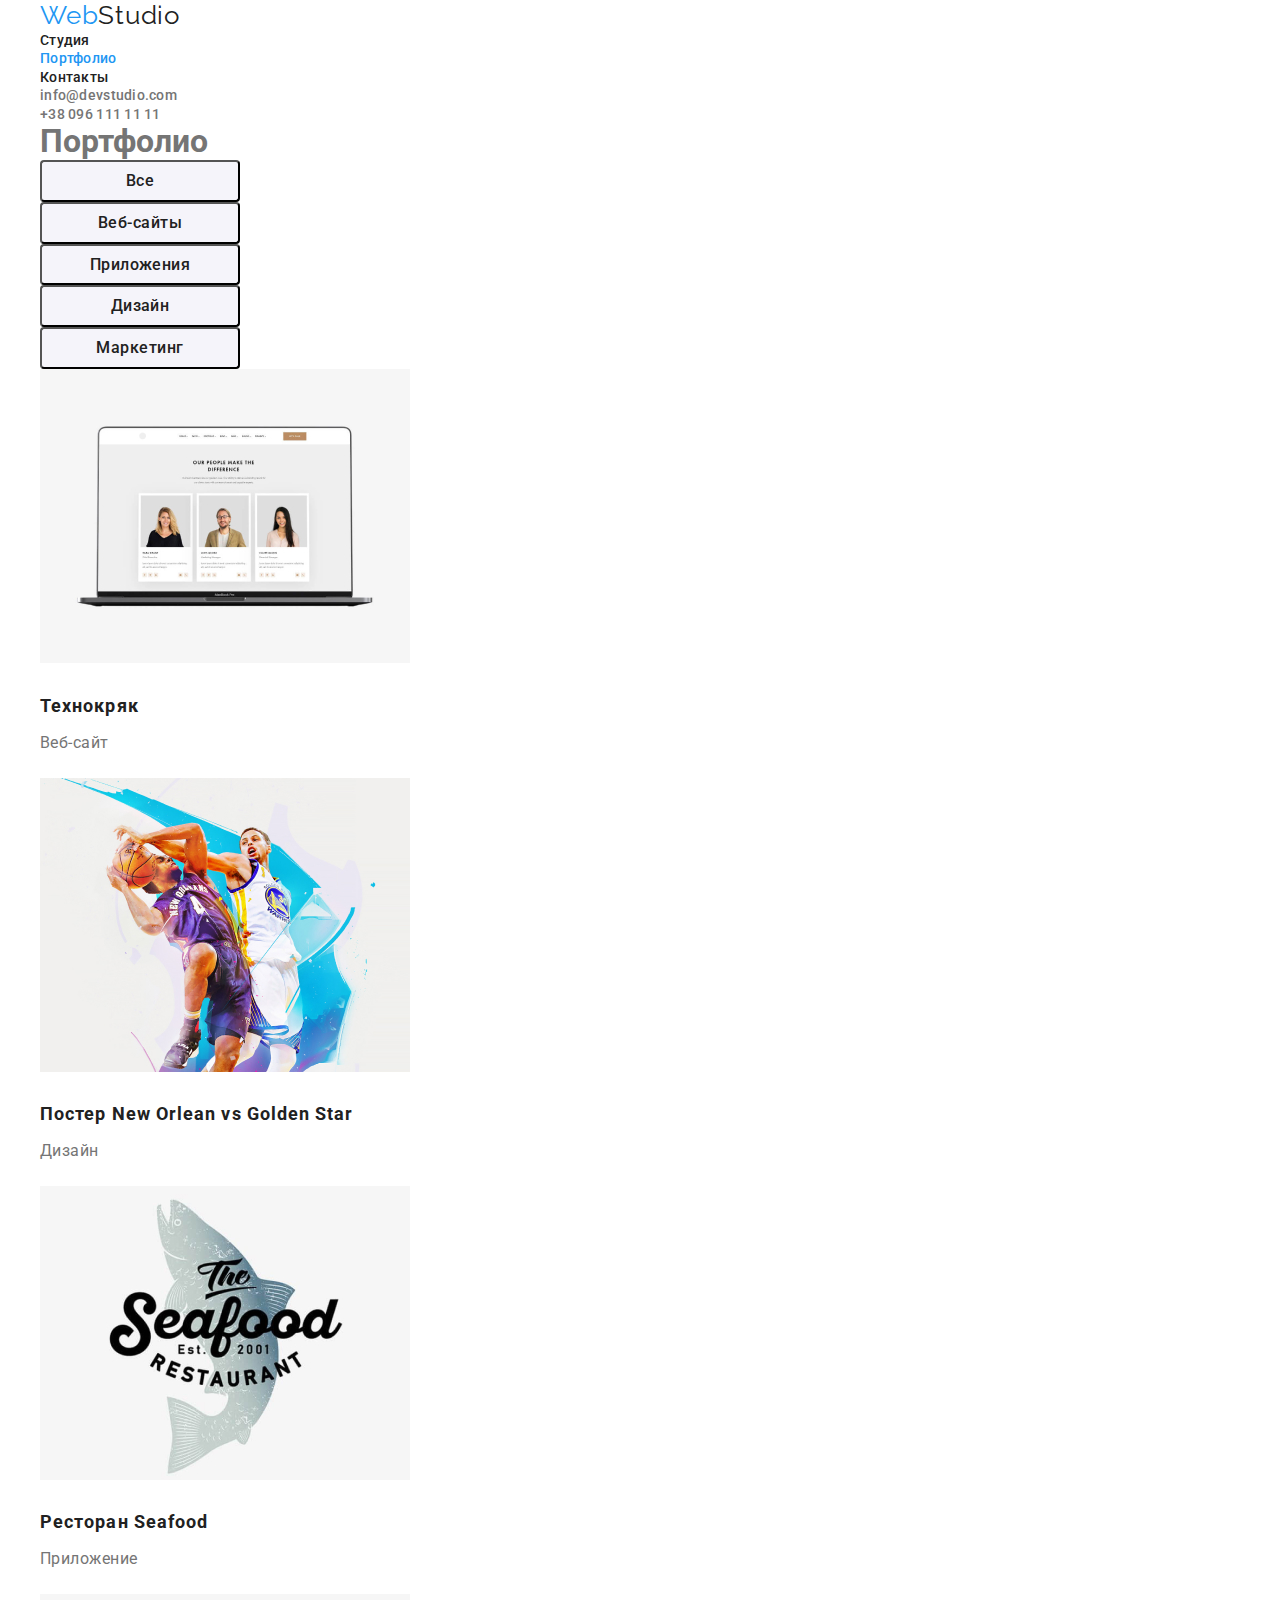
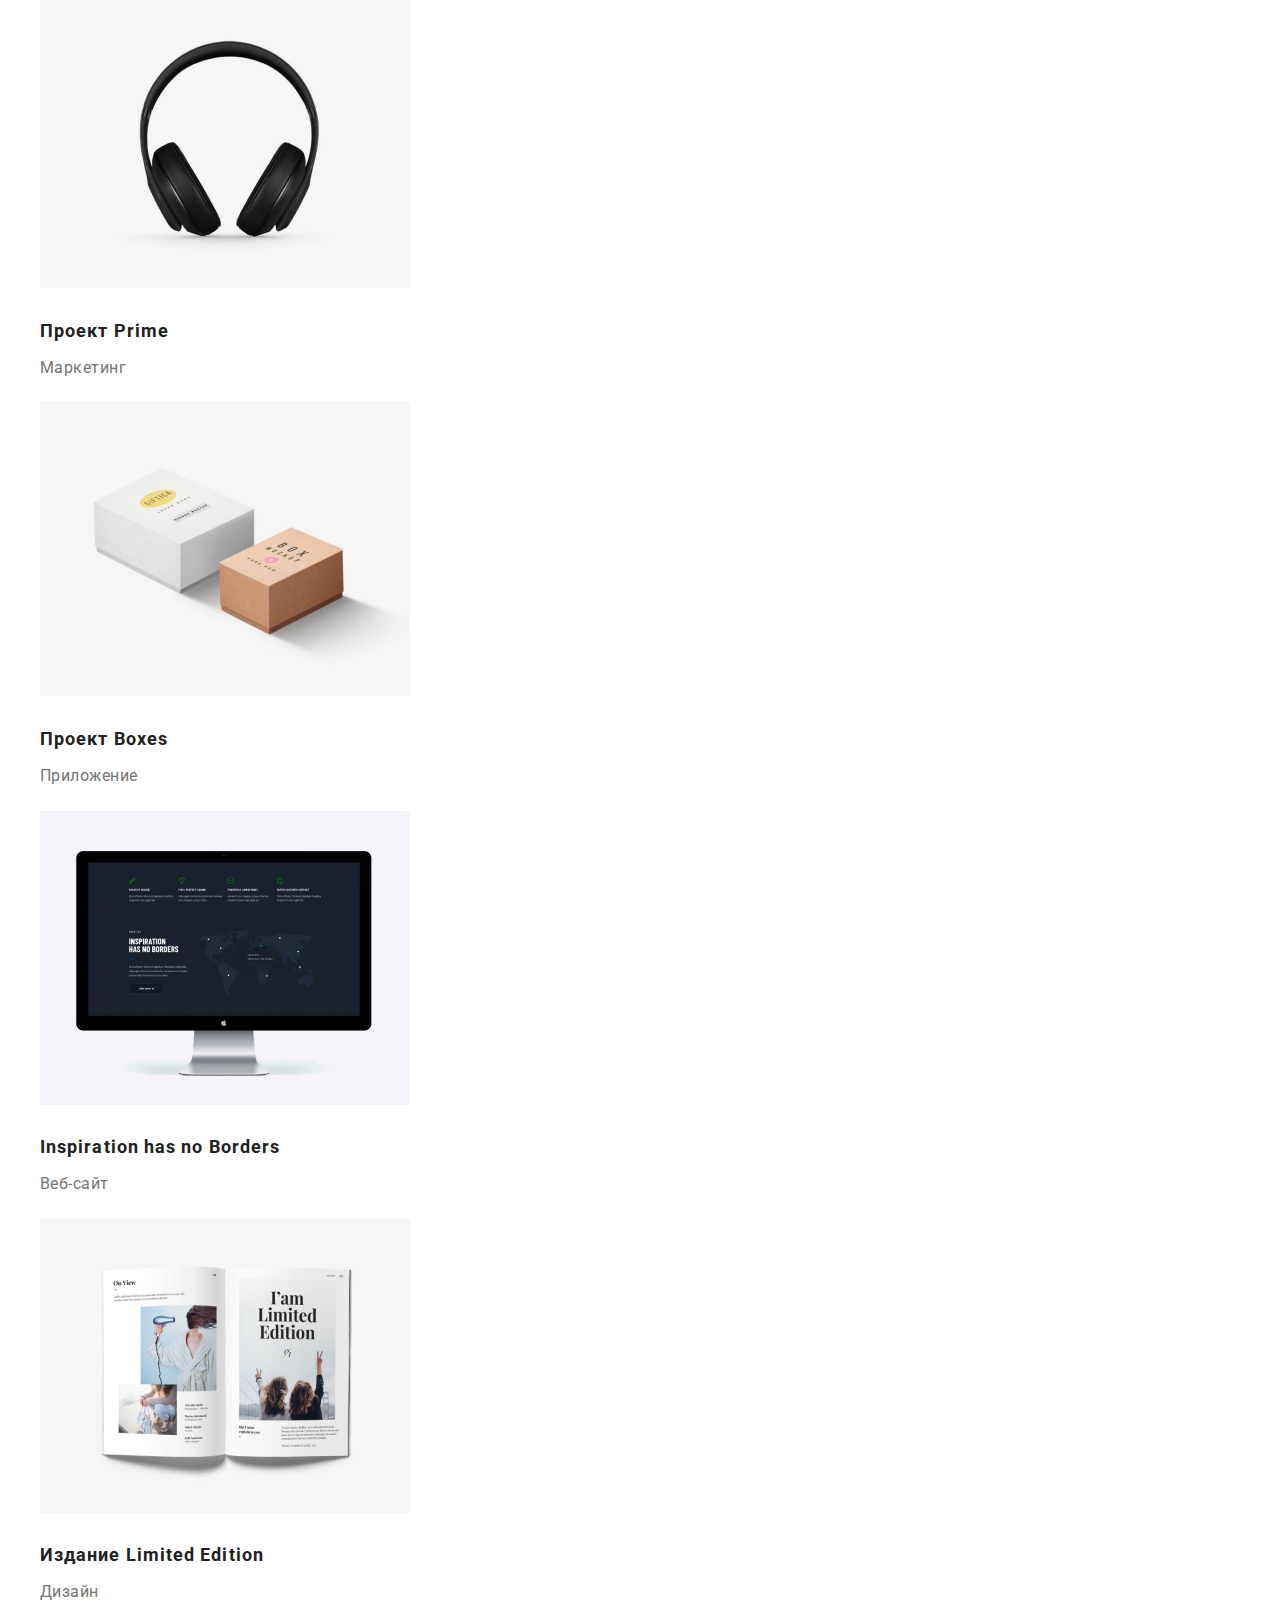
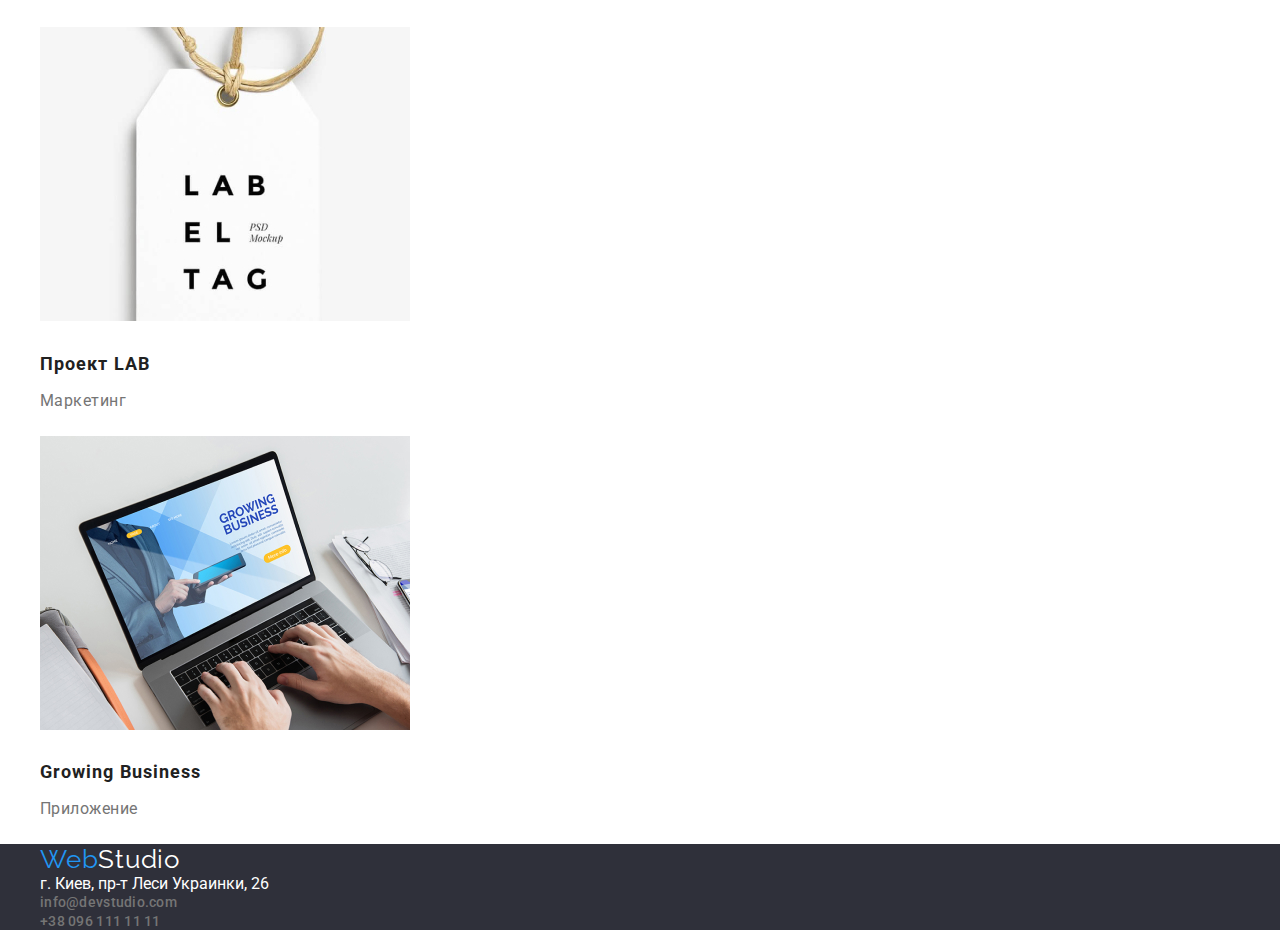
==== commit db9b7ce7: "Update portfolio.html" ====
--- a/portfolio.html
+++ b/portfolio.html
@@ -12,88 +12,94 @@
     <body>
     <!--Верхняя линия-->
     <header>
-        <nav>
-            <a href="./index.html" class="logo-white" > <span class="logo-bl">Web</span>Studio</a>
-            <ul class="site-nav list">
-                <li><a href="./index.html" class="link" >Студия</a></li>
-                <li class="current"><a href="./portfolio.html" class="link current">Портфолио</a></li>
-                <li><a href="" class="link">Контакты</a></li>
+        <div class="container">
+            <nav>
+                <a href="./index.html" class="logo-white" > <span class="logo-bl">Web</span>Studio</a>
+                <ul class="site-nav list">
+                    <li><a href="./index.html" class="link " >Студия</a></li>
+                    <li><a href="./portfolio.html" class="link current">Портфолио</a></li>
+                    <li><a href="" class="link">Контакты</a></li>
+                </ul>
+            </nav>
+            <ul class="adress-nav list">
+                <li><a href="mailto:info@devstudio.com" class="link">info@devstudio.com</a></li>
+                <li><a href="tel:+380961111111" class="link">+38 096 111 11 11</a></li>
             </ul>
-        </nav>
-        <ul class="adress-nav list">
-            <li><a href="mailto:info@devstudio.com" class="link">info@devstudio.com</a></li>
-            <li><a href="tel:+380961111111" class="link">+38 096 111 11 11</a></li>
-        </ul>
+        </div>
     </header>
     <main>
         <!--Портфолио-->
         <section class="section-portfolio">
-            <h1>Портфолио</h1>
-            <ul class="list">
-                <li><button type="button" class="filter-button">Все</button></li>
-                <li><button type="button" class="filter-button">Веб-сайты</button></li>
-                <li><button type="button" class="filter-button">Приложения</button></li>
-                <li><button type="button" class="filter-button">Дизайн</button></li>
-                <li><button type="button" class="filter-button">Маркетинг</button></li>
-            </ul>
-            <ul class="list">
-                <li>
-                    <img src="./images/portfolio/portfolio-img1.jpg" alt="Портфолио фото 1" width="370">
-                    <h2 class="portfolio-title ">Технокряк</h2>
-                    <p class="portfolio-title-name">Веб-сайт</p>
-                </li>
-                <li>
-                    <img src="./images/portfolio/portfolio-img2.jpg" alt="Портфолио фото 2" width="370">
-                    <h2 class="portfolio-title">Постер New Orlean vs Golden Star</h2>
-                    <p class="portfolio-title-name">Дизайн</p>
-                </li>
-                <li>
-                    <img src="./images/portfolio/portfolio-img3.jpg" alt="Портфолио фото 3" width="370">
-                    <h2 class="portfolio-title">Ресторан Seafood</h2>
-                    <p class="portfolio-title-name">Приложение</p>
-                </li>
-                <li>
-                    <img src="./images/portfolio/portfolio-img4.jpg" alt="Портфолио фото 4" width="370">
-                    <h2 class="portfolio-title">Проект Prime</h2>
-                    <p class="portfolio-title-name">Маркетинг</p>
-                </li>
-                <li>
-                    <img src="./images/portfolio/portfolio-img5.jpg" alt="Портфолио фото 5" width="370">
-                    <h2 class="portfolio-title">Проект Boxes</h2>
-                    <p class="portfolio-title-name">Приложение</p>
-                </li>
-                <li>
-                    <img src="./images/portfolio/portfolio-img6.jpg" alt="Портфолио фото 6" width="370">
-                    <h2 class="portfolio-title">Inspiration has no Borders</h2>
-                    <p class="portfolio-title-name">Веб-сайт</p>
-                </li>
-                <li>
-                    <img src="./images/portfolio/portfolio-img7.jpg" alt="Портфолио фото 7" width="370">
-                    <h2 class="portfolio-title">Издание Limited Edition</h2>
-                    <p class="portfolio-title-name">Дизайн</p>
-                </li>
-                <li>
-                    <img src="./images/portfolio/portfolio-img8.jpg" alt="Портфолио фото 8" width="370">
-                    <h2 class="portfolio-title">Проект LAB</h2>
-                    <p class="portfolio-title-name">Маркетинг</p>
-                </li>
-                <li>
-                    <img src="./images/portfolio/portfolio-img9.jpg" alt="Портфолио фото 9" width="370">
-                    <h2 class="portfolio-title">Growing Business</h2>
-                    <p class="portfolio-title-name">Приложение</p>
-                </li>
-            
-            </ul>
+            <div class="container">
+                <h1 class="section-portfolio-title">Портфолио</h1>
+                <ul class="list">
+                    <li><button type="button" class="filter-button">Все</button></li>
+                    <li><button type="button" class="filter-button">Веб-сайты</button></li>
+                    <li><button type="button" class="filter-button">Приложения</button></li>
+                    <li><button type="button" class="filter-button">Дизайн</button></li>
+                    <li><button type="button" class="filter-button">Маркетинг</button></li>
+                </ul>
+                <ul class="list">
+                    <li>
+                        <img src="./images/portfolio/portfolio-img1.jpg" alt="Портфолио фото 1" width="370">
+                        <h2 class="portfolio-title ">Технокряк</h2>
+                        <p class="portfolio-title-name">Веб-сайт</p>
+                    </li>
+                    <li>
+                        <img src="./images/portfolio/portfolio-img2.jpg" alt="Портфолио фото 2" width="370">
+                        <h2 class="portfolio-title">Постер New Orlean vs Golden Star</h2>
+                        <p class="portfolio-title-name">Дизайн</p>
+                    </li>
+                    <li>
+                        <img src="./images/portfolio/portfolio-img3.jpg" alt="Портфолио фото 3" width="370">
+                        <h2 class="portfolio-title">Ресторан Seafood</h2>
+                        <p class="portfolio-title-name">Приложение</p>
+                    </li>
+                    <li>
+                        <img src="./images/portfolio/portfolio-img4.jpg" alt="Портфолио фото 4" width="370">
+                        <h2 class="portfolio-title">Проект Prime</h2>
+                        <p class="portfolio-title-name">Маркетинг</p>
+                    </li>
+                    <li>
+                        <img src="./images/portfolio/portfolio-img5.jpg" alt="Портфолио фото 5" width="370">
+                        <h2 class="portfolio-title">Проект Boxes</h2>
+                        <p class="portfolio-title-name">Приложение</p>
+                    </li>
+                    <li>
+                        <img src="./images/portfolio/portfolio-img6.jpg" alt="Портфолио фото 6" width="370">
+                        <h2 class="portfolio-title">Inspiration has no Borders</h2>
+                        <p class="portfolio-title-name">Веб-сайт</p>
+                    </li>
+                    <li>
+                        <img src="./images/portfolio/portfolio-img7.jpg" alt="Портфолио фото 7" width="370">
+                        <h2 class="portfolio-title">Издание Limited Edition</h2>
+                        <p class="portfolio-title-name">Дизайн</p>
+                    </li>
+                    <li>
+                        <img src="./images/portfolio/portfolio-img8.jpg" alt="Портфолио фото 8" width="370">
+                        <h2 class="portfolio-title">Проект LAB</h2>
+                        <p class="portfolio-title-name">Маркетинг</p>
+                    </li>
+                    <li>
+                        <img src="./images/portfolio/portfolio-img9.jpg" alt="Портфолио фото 9" width="370">
+                        <h2 class="portfolio-title">Growing Business</h2>
+                        <p class="portfolio-title-name">Приложение</p>
+                    </li>
+                
+                </ul>
+            </div>
         </section>
 
     </main>
     <!--Подвал-->
     <footer class="footer">
-        <a href="./index.html" class="logo-black" > <span class="logo-bl">Web</span>Studio</a>
-        <ul class="adress-nav list">
-            <li><address class="footer-address">г. Киев, пр-т Леси Украинки, 26</address></li>
-            <li><a href="mailto:info@devstudio.com" class="link">info@devstudio.com</a></li>
-            <li><a href="tel:+380961111111" class="link">+38 096 111 11 11</a></li>
-        </ul>
+        <div class="container">
+            <a href="./index.html" class="logo-black" > <span class="logo-bl">Web</span>Studio</a>
+            <ul class="adress-nav list">
+                <li><address class="footer-address">г. Киев, пр-т Леси Украинки, 26</address></li>
+                <li><a href="mailto:info@devstudio.com" class="link">info@devstudio.com</a></li>
+                <li><a href="tel:+380961111111" class="link">+38 096 111 11 11</a></li>
+            </ul>
+        </div>
     </footer>   
     </body>--- a/styles.css
+++ b/styles.css
@@ -20,6 +20,7 @@
     
     
     
+    
 }
 .logo-white {
     color: var(--title-text-color);
@@ -33,10 +34,20 @@
     color: var(--accent-text-color);
 }
 .list {
+    padding: 0px;
+    margin: 0px;
     list-style: none;
-    
-    
-}
+}   
+.container {
+    margin-left: auto;
+    margin-right: auto;
+    width: 1230px;
+    padding-left: 15px;
+    padding-right: 15px;
+    
+}
+    
+
 /* site-nav */
 .site-nav .link {
     color: var(--title-text-color);
@@ -74,6 +85,7 @@
 /* hero */
 .hero {
     background-color: var(--background-color-hero);
+    text-align: center;
 }
 .hero .hero-title {
     color: var(--secondary-text-color);
@@ -83,15 +95,20 @@
     letter-spacing: 0.06em;
     text-align: center;
     text-transform: uppercase;
+    margin-top: 0px;
+    margin-bottom: 30px;
 
 }
 .hero .hero-button {
     background-color: var(--background-color-hero-button);
-    color: var(--secondary-text-color);
+    color: var(--secondary-text-color); 
     font-weight: 700;
     font-size: 16px;
     line-height: 1.87;
     letter-spacing: 0.06em;
+    border-radius: 4px;
+    padding: 10px 32px;
+    min-width: 200px;
 }
 
 .section-title {
@@ -101,6 +118,8 @@
     line-height: 1.16;
     letter-spacing: 0.03em;
     text-align: center;
+    margin-top: 0px;
+    margin-bottom: 50px;
 }
 
 
@@ -108,7 +127,7 @@
 /* Особености */
 
 .section-features {
-    background-color: var(--background-color-section);
+    background-color: var(--background-color-section);  
 }
 .section-features .features-title-name {
     color: var(--title-text-color);
@@ -117,11 +136,15 @@
     line-height: 1.14;
     letter-spacing: 0.03em;
     text-transform: uppercase;
-}
-.features-title-name .features-name { 
+    margin-top: 0px;
+    margin-bottom: 10px;
+}
+.section-features .features-name { 
     font-size: 14px;
     line-height: 1.71;
-    letter-spacing: 0.03em;  
+    letter-spacing: 0.03em;
+    margin-top: 0px;
+    margin-bottom: 0px;  
 }
 
 /* Чем мы занимаемся */
@@ -139,11 +162,16 @@
     font-weight: 500;
     font-size: 16px;
     line-height: 1.18;
-}
-.workers-title-name .workers-dutie {  
+    margin-top: 30px;
+    margin-bottom: 10px; 
+}
+.section-workers p {  
     font-size: 16px;
     line-height: 1.18;
-    letter-spacing: 0.03em;  
+    letter-spacing: 0.03em; 
+    margin-top: 0px;
+    margin-bottom: 0px; 
+     
 }
 
 /* footer */
@@ -157,6 +185,7 @@
     line-height: 1.19;
     letter-spacing: 0.03em;
     text-decoration: none;
+   
 }
 .footer-address {
     color: var(--secondary-text-color);
@@ -168,6 +197,7 @@
     line-height: 1.71;
     letter-spacing: 0.03em;
     
+    
 
 }
 .link:hover, 
@@ -175,18 +205,26 @@
     color: var(--accent-text-color);
 }
 /* portfolio */
-
+.section-portfolio-title {
+    margin-top: 0px;
+    margin-bottom: 0px;
+}
 .section-portfolio .portfolio-title {
     color: var(--title-text-color);
     font-weight: 700;
     font-size: 18px;
     line-height: 2;
     letter-spacing: 0.06em;
+    margin-top: 20px;
+    margin-bottom: 4px;
+    
 }
 .section-portfolio .portfolio-title-name {
     font-size: 16px;
     line-height: 1.87;
     letter-spacing: 0.03em;
+    margin-top: 0px;
+    margin-bottom: 20px;
 }
 
 .filter-button {
@@ -196,6 +234,9 @@
     font-size: 16px;
     line-height: 1.62;
     letter-spacing: 0.03em;
+    border-radius: 4px;
+    padding: 6px 22px;
+    min-width: 200px;
 }
 .filter-button:hover, 
 .filter-button:focus {
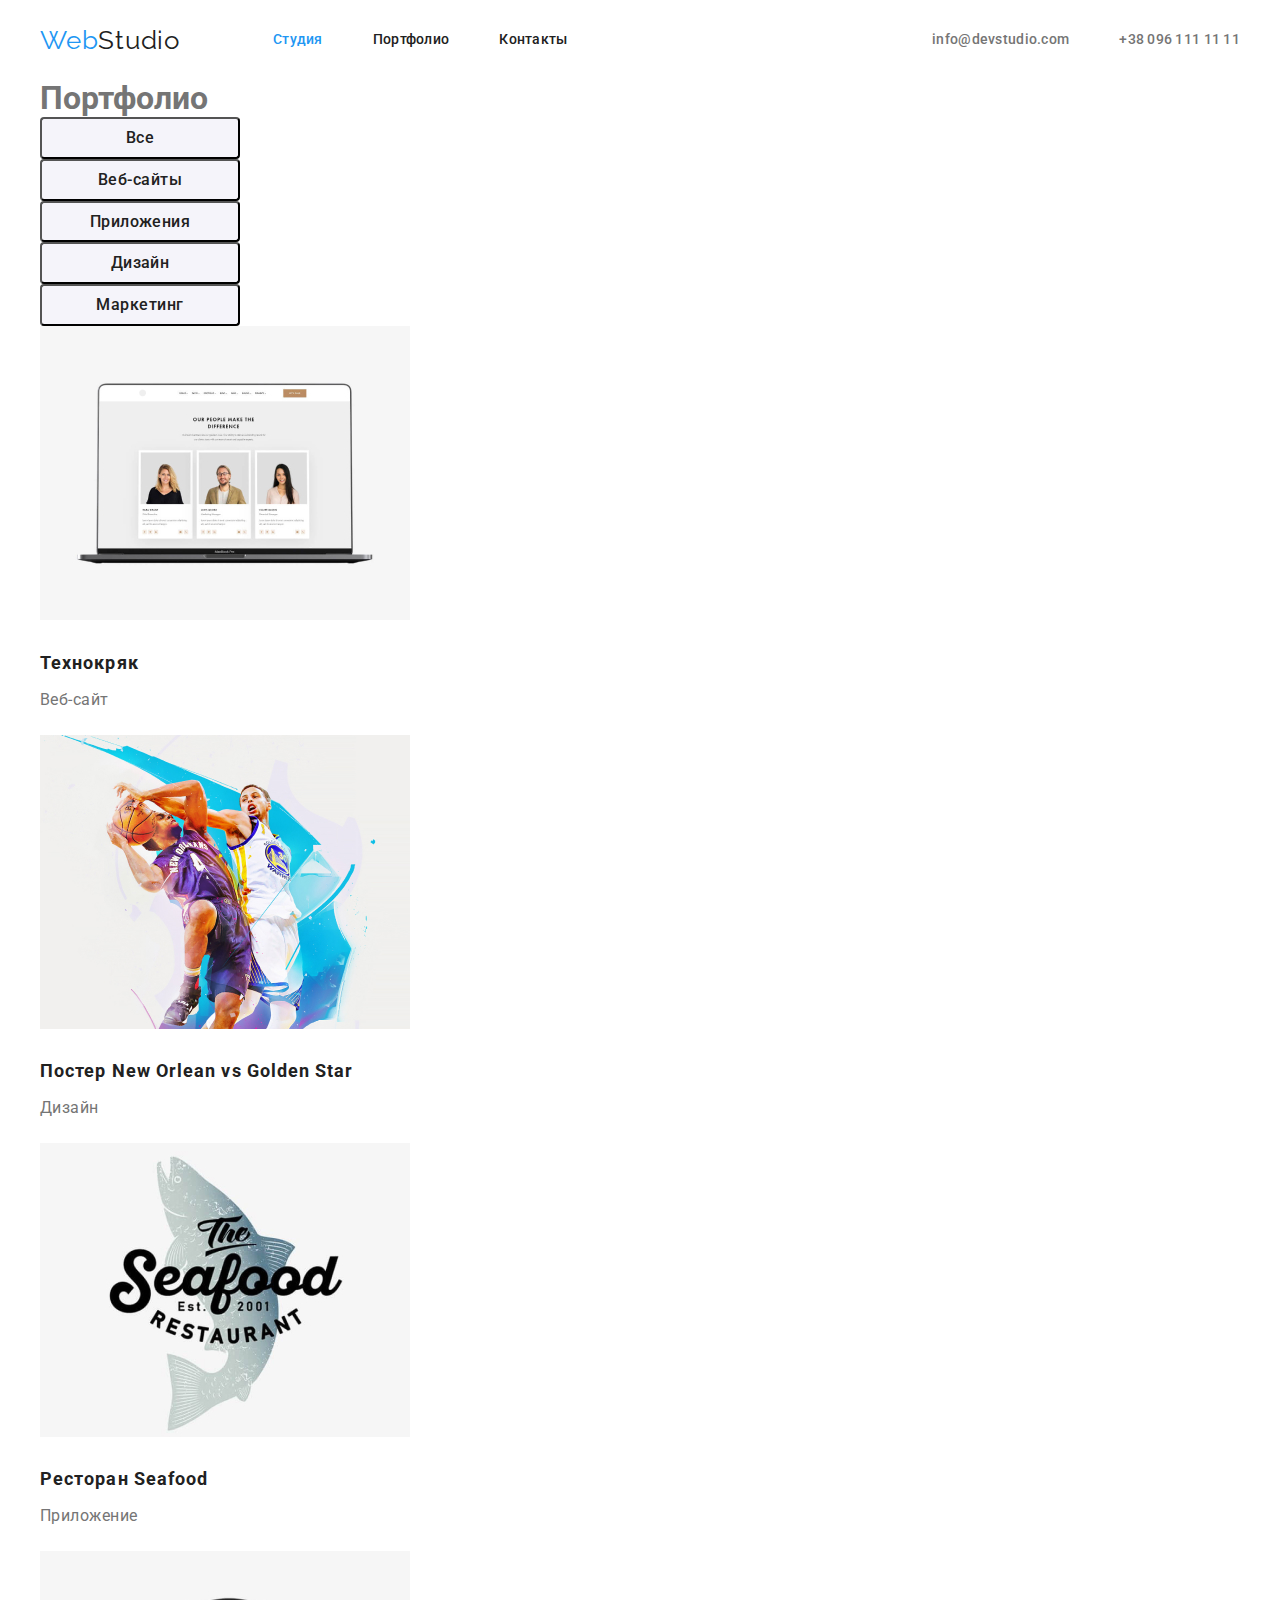
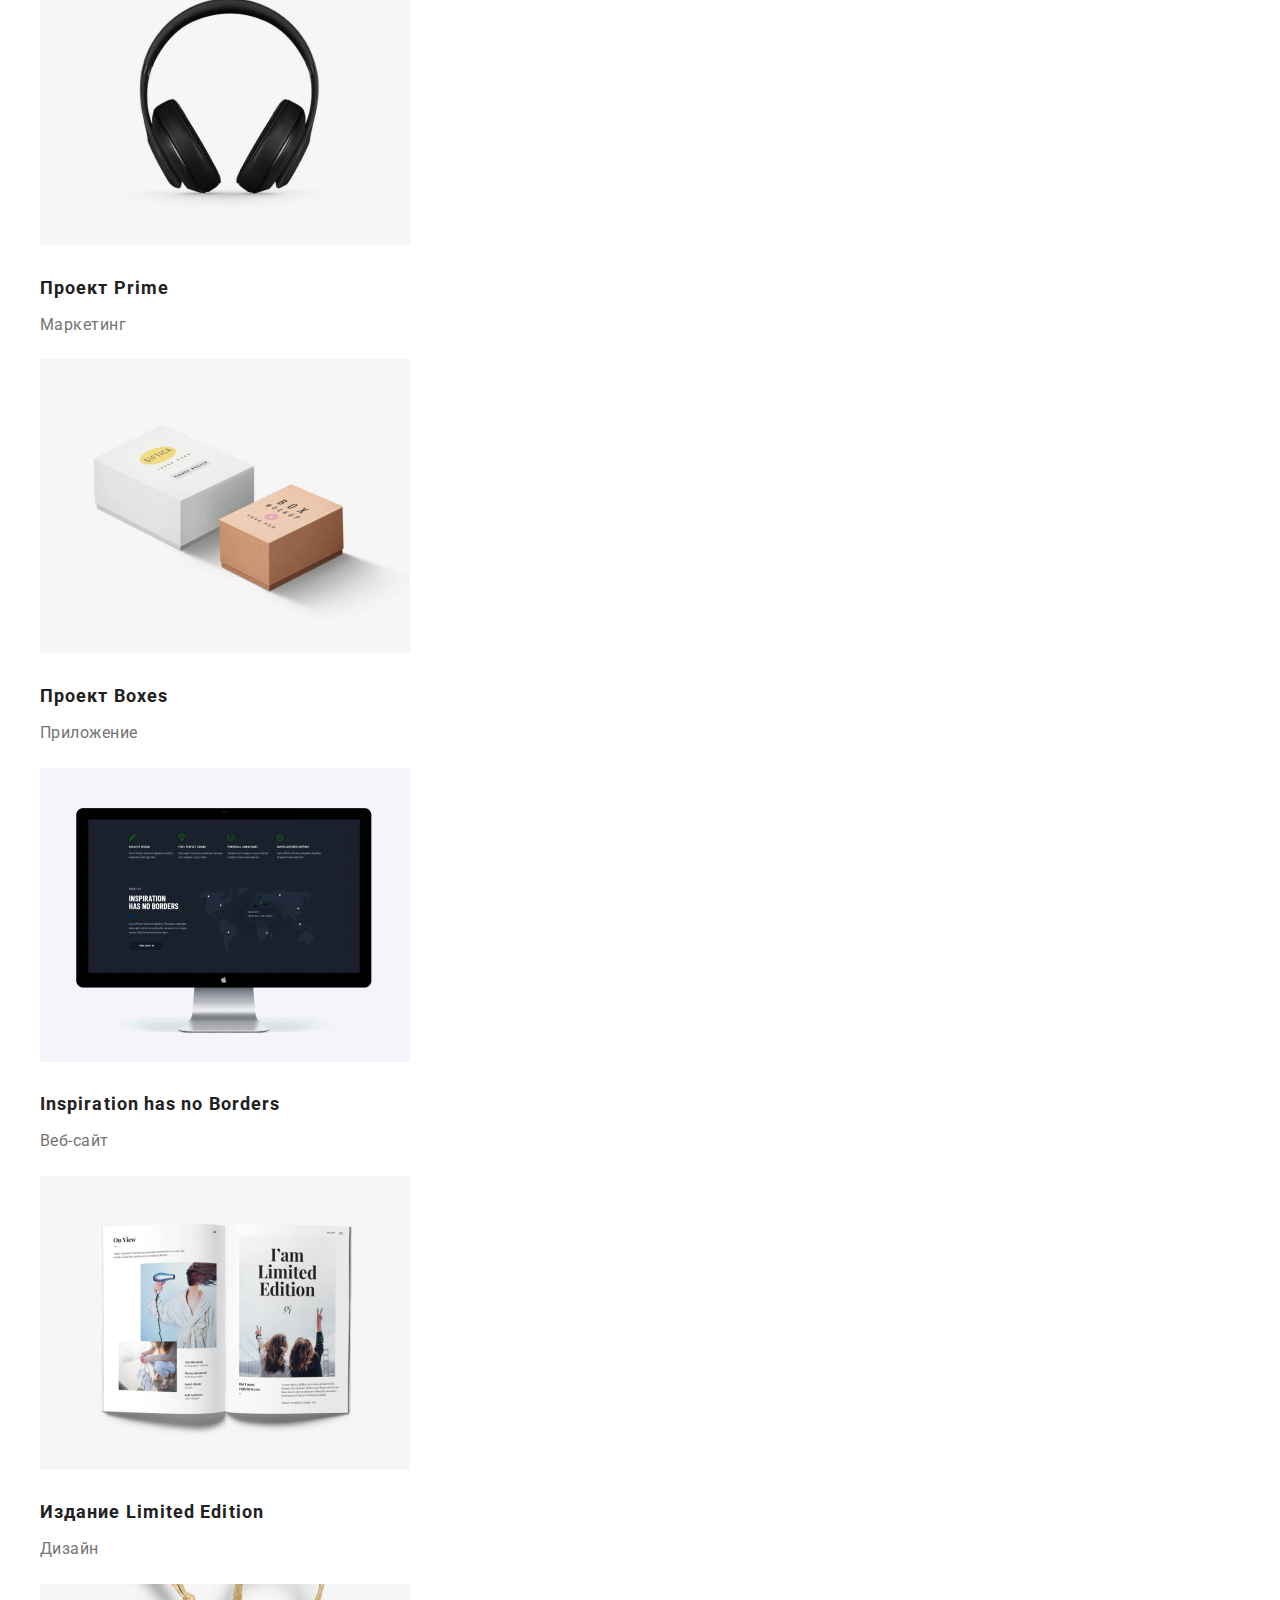
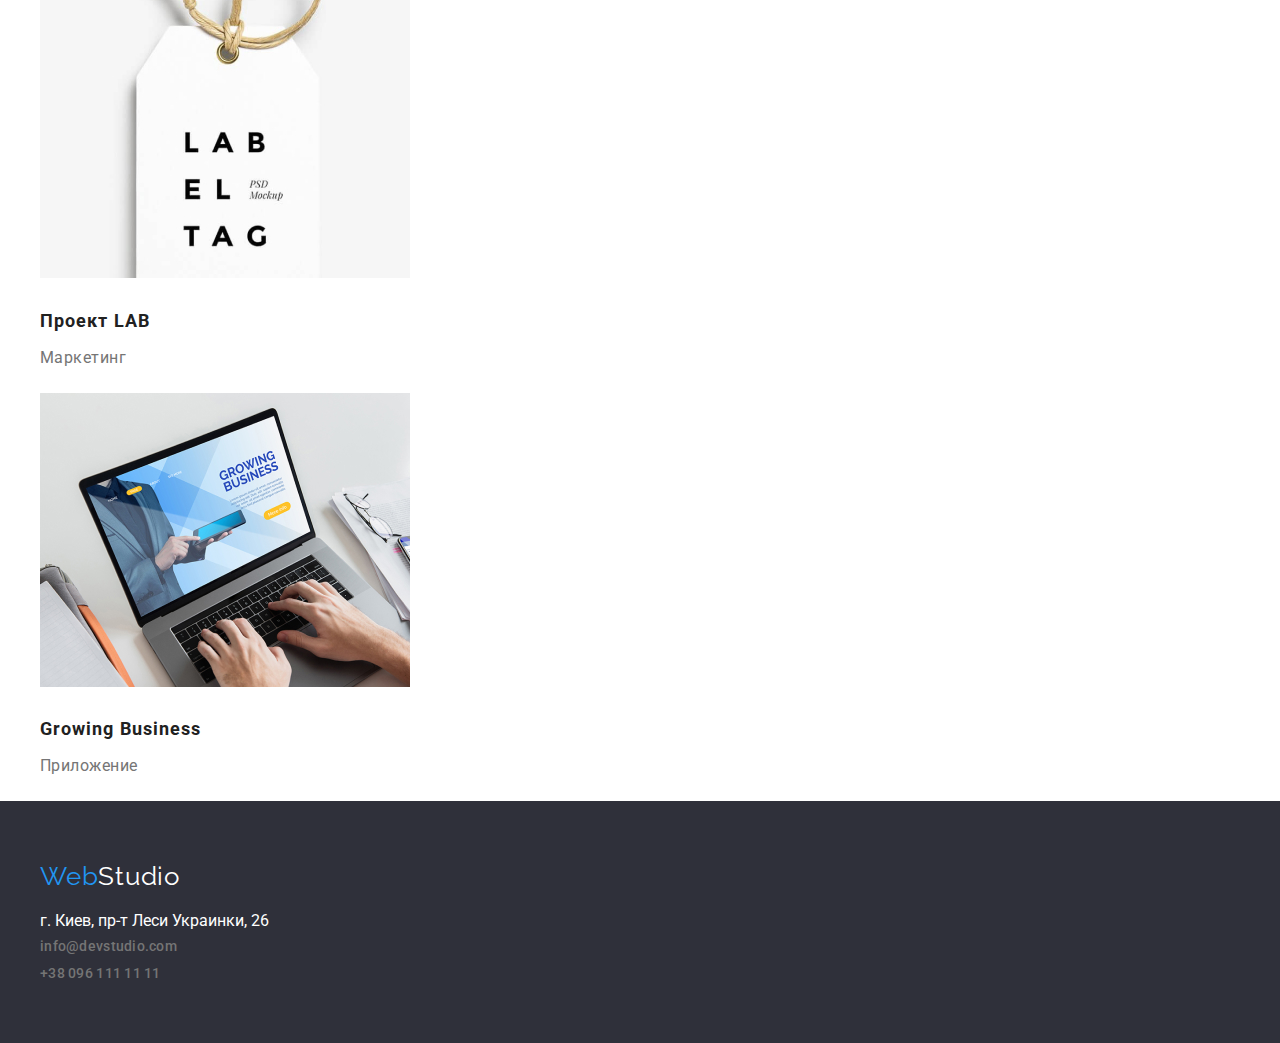
==== commit d66641a3: "Update portfolio.html" ====
--- a/portfolio.html
+++ b/portfolio.html
@@ -12,18 +12,18 @@
     <body>
     <!--Верхняя линия-->
     <header>
-        <div class="container">
+        <div class="container ">
+            <a href="./index.html" class="logo-white" > <span class="logo-bl">Web</span>Studio</a>
             <nav>
-                <a href="./index.html" class="logo-white" > <span class="logo-bl">Web</span>Studio</a>
                 <ul class="site-nav list">
-                    <li><a href="./index.html" class="link " >Студия</a></li>
-                    <li><a href="./portfolio.html" class="link current">Портфолио</a></li>
-                    <li><a href="" class="link">Контакты</a></li>
+                    <li class="item"><a href="./index.html" class="link current" >Студия</a></li>
+                    <li class="item"><a href="./portfolio.html" class="link">Портфолио</a></li>
+                    <li class="item"><a href="" class="link">Контакты</a></li>
                 </ul>
             </nav>
             <ul class="adress-nav list">
-                <li><a href="mailto:info@devstudio.com" class="link">info@devstudio.com</a></li>
-                <li><a href="tel:+380961111111" class="link">+38 096 111 11 11</a></li>
+                <li class="item"><a href="mailto:info@devstudio.com" class="link">info@devstudio.com</a></li>
+                <li class="item"><a href="tel:+380961111111" class="link">+38 096 111 11 11</a></li>
             </ul>
         </div>
     </header>
@@ -95,9 +95,9 @@
     <footer class="footer">
         <div class="container">
             <a href="./index.html" class="logo-black" > <span class="logo-bl">Web</span>Studio</a>
-            <ul class="adress-nav list">
+            <ul class="adress-nav-footer list">
                 <li><address class="footer-address">г. Киев, пр-т Леси Украинки, 26</address></li>
-                <li><a href="mailto:info@devstudio.com" class="link">info@devstudio.com</a></li>
+                <li><a href="mailto:info@devstudio.com" class="link mailto-link">info@devstudio.com</a></li>
                 <li><a href="tel:+380961111111" class="link">+38 096 111 11 11</a></li>
             </ul>
         </div>
--- a/styles.css
+++ b/styles.css
@@ -16,28 +16,27 @@
     background-color: var(--background-color-body);
     color: var(--primary-text-color);
     font-family: Roboto, sans-serif;
-    font-weight: 400;
-    
-    
-    
-    
-}
-.logo-white {
-    color: var(--title-text-color);
-    font-family: Raleway, sans-serif;
-    font-size: 26px;
-    line-height: 1.19;
-    letter-spacing: 0.03em;
-    text-decoration: none;
-}
-.logo-bl {
-    color: var(--accent-text-color);
-}
+    font-weight: 400
+}
+
 .list {
     padding: 0px;
     margin: 0px;
     list-style: none;
 }   
+
+.logo-white {
+    color: var(--title-text-color);
+    font-family: Raleway, sans-serif;
+    font-size: 26px;
+    line-height: 1.19;
+    letter-spacing: 0.03em;
+    text-decoration: none;
+}
+.logo-bl {
+    color: var(--accent-text-color);
+}
+
 .container {
     margin-left: auto;
     margin-right: auto;
@@ -46,16 +45,37 @@
     padding-right: 15px;
     
 }
-    
-
+header>.container {
+    display: flex;
+    align-items: center;
+    
+  
+}
 /* site-nav */
+
+.site-nav {
+    display: flex;
+    margin-left: 93px;
+}
+
+
+.site-nav .item:not(:last-child) {
+    margin-right: 50px;
+}
+
 .site-nav .link {
-    color: var(--title-text-color);
+    display: block;
+    padding-top: 32px;
+    padding-bottom: 32px;
+
+    color: var(--title-text-color);
+
     font-weight: 500;
     font-size: 14px;
     line-height: 1.14;
     letter-spacing: 0.02em;
     text-decoration: none;
+    
 }
 
 .site-nav .link:hover, 
@@ -69,8 +89,21 @@
 
 
 /* adress-nav */
+.adress-nav {
+    display: flex;
+    margin-left: auto;
+} 
+
+.adress-nav .item:not(:last-child) {
+    margin-right: 50px;
+}
 .adress-nav .link {
-    color: var(--primary-text-color);
+    display: block;
+    padding-top: 32px;
+    padding-bottom: 32px;
+
+    color: var(--primary-text-color);
+
     font-weight: 500;
     font-size: 14px;
     line-height: 1.14;
@@ -177,33 +210,53 @@
 /* footer */
 .footer {
     background-color: var(--background-color-footer);
-}
+    padding-top: 60px;
+    padding-bottom: 60px;
+}
+
 .logo-black {
+    display: block;
+    margin-bottom: 20px;
+
     color: var(--secondary-text-color);
     font-family: Raleway,sans-serif;
     font-size: 26px;
     line-height: 1.19;
     letter-spacing: 0.03em;
     text-decoration: none;
-   
-}
+}
+
 .footer-address {
     color: var(--secondary-text-color);
     font-style: inherit;
-}
+    margin-bottom: 9px;
+}
+
 .footer .footer-address-nav {
     color: var(--primary-text-color);
     font-size: 14px;
     line-height: 1.71;
     letter-spacing: 0.03em;
-    
-    
-
+}
+
+.adress-nav-footer .link {
+    color: var(--primary-text-color);
+
+    font-weight: 500;
+    font-size: 14px;
+    line-height: 1.14;
+    letter-spacing: 0.02em;
+    text-decoration: none;
+}
+.adress-nav-footer .mailto-link {
+    display: block;
+    margin-bottom: 9px;
 }
 .link:hover, 
 .link:focus {
     color: var(--accent-text-color);
 }
+
 /* portfolio */
 .section-portfolio-title {
     margin-top: 0px;
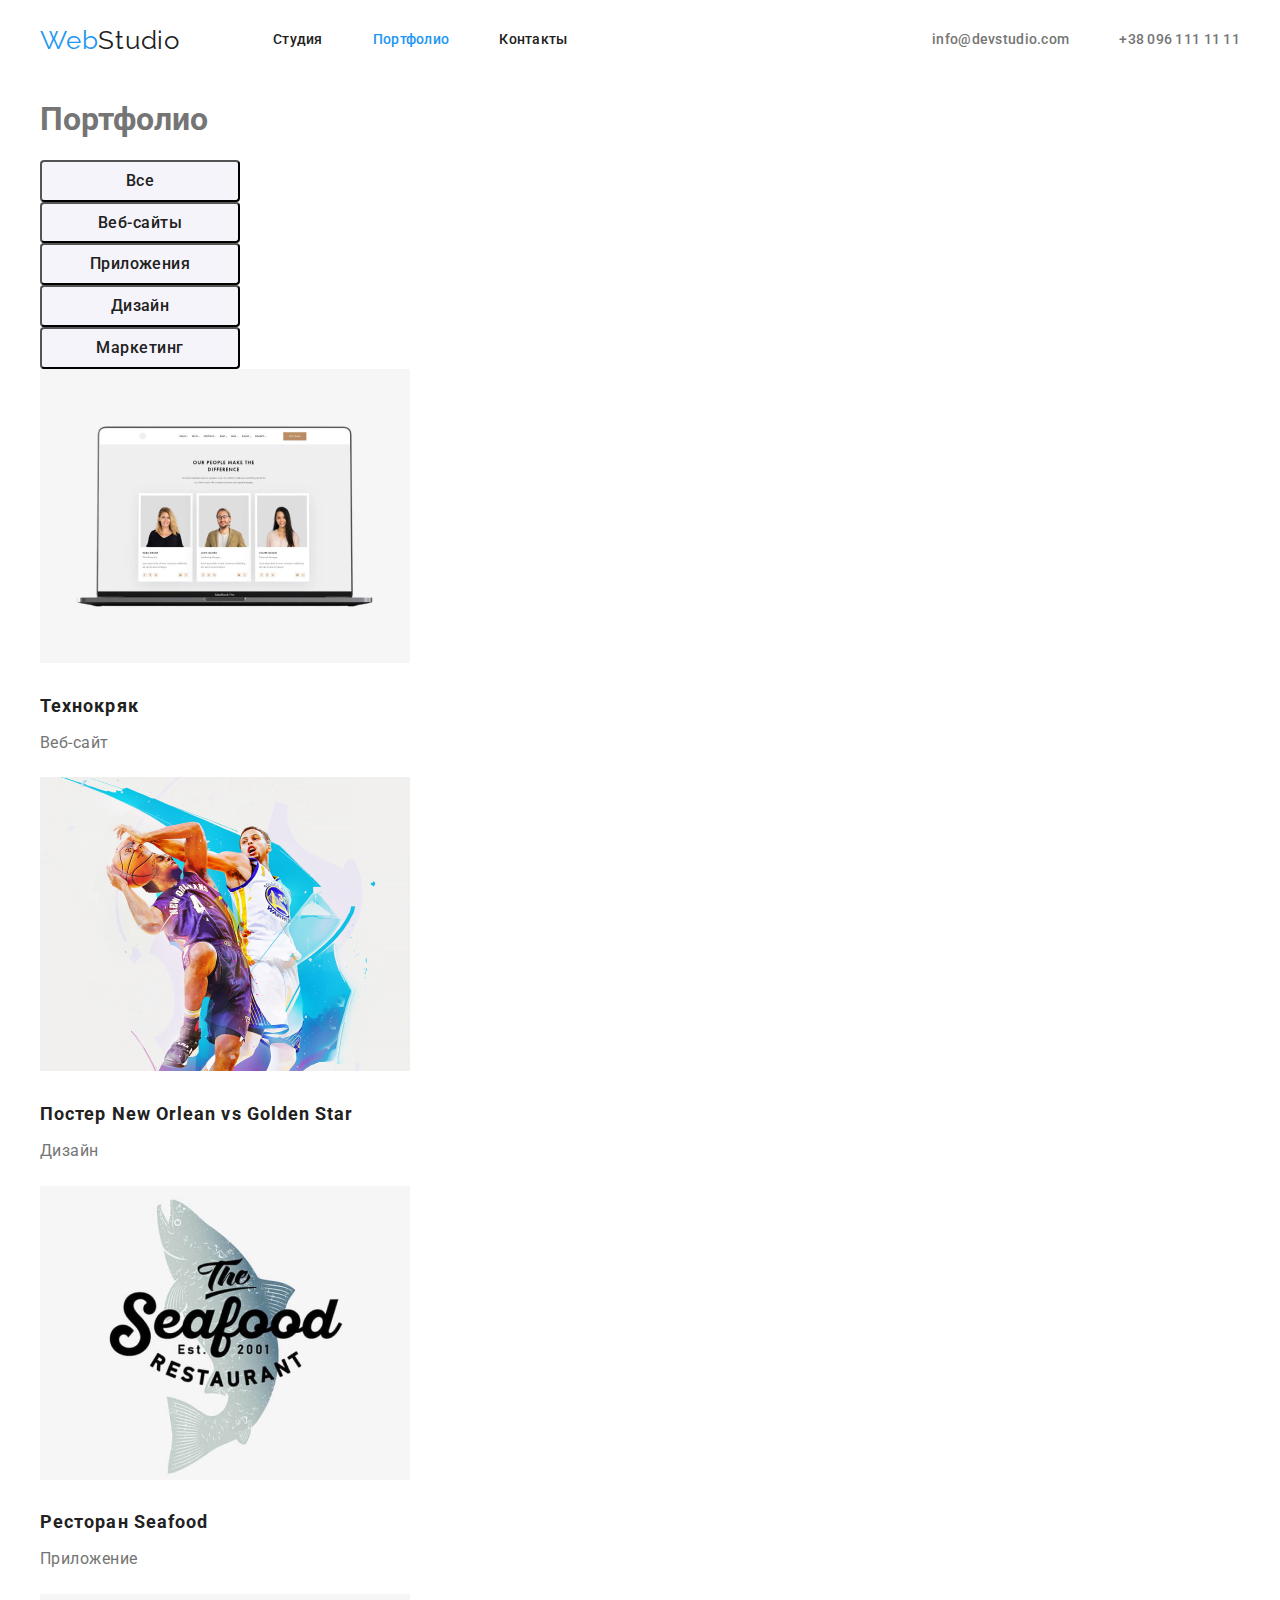
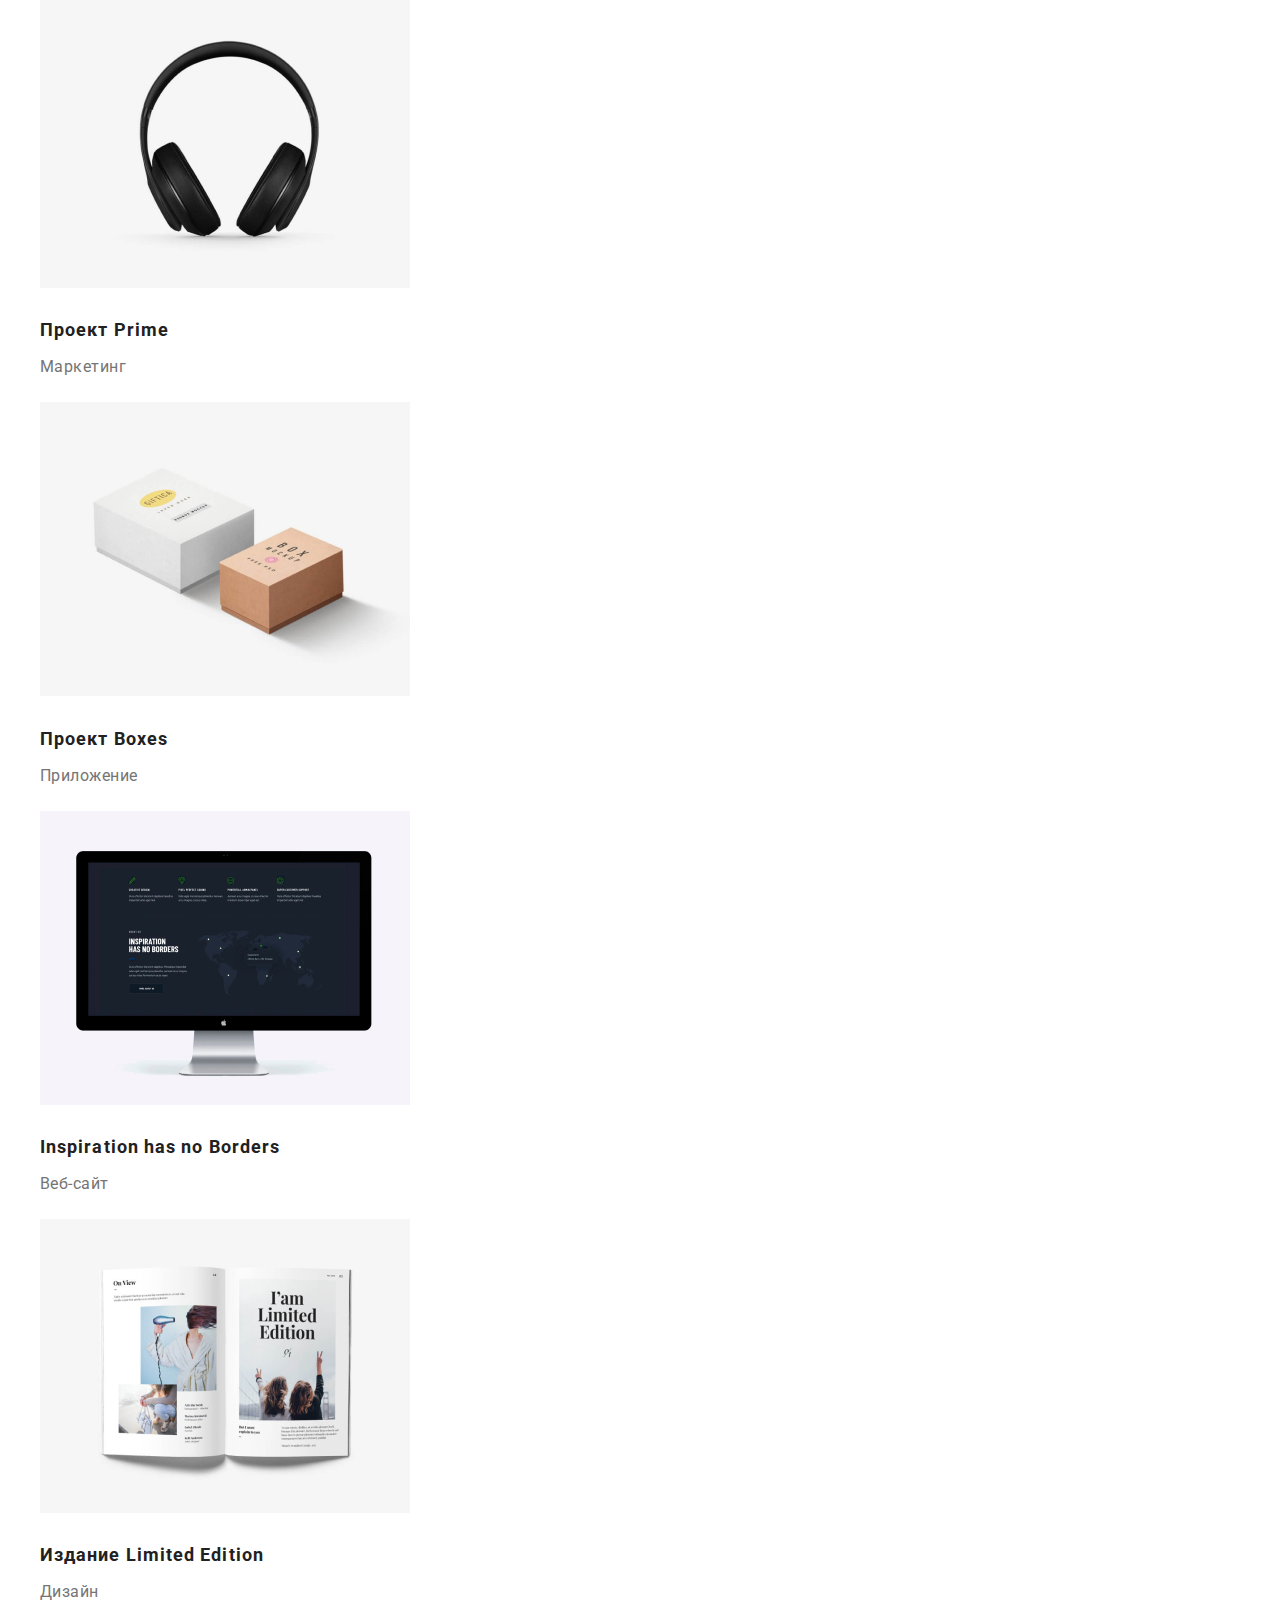
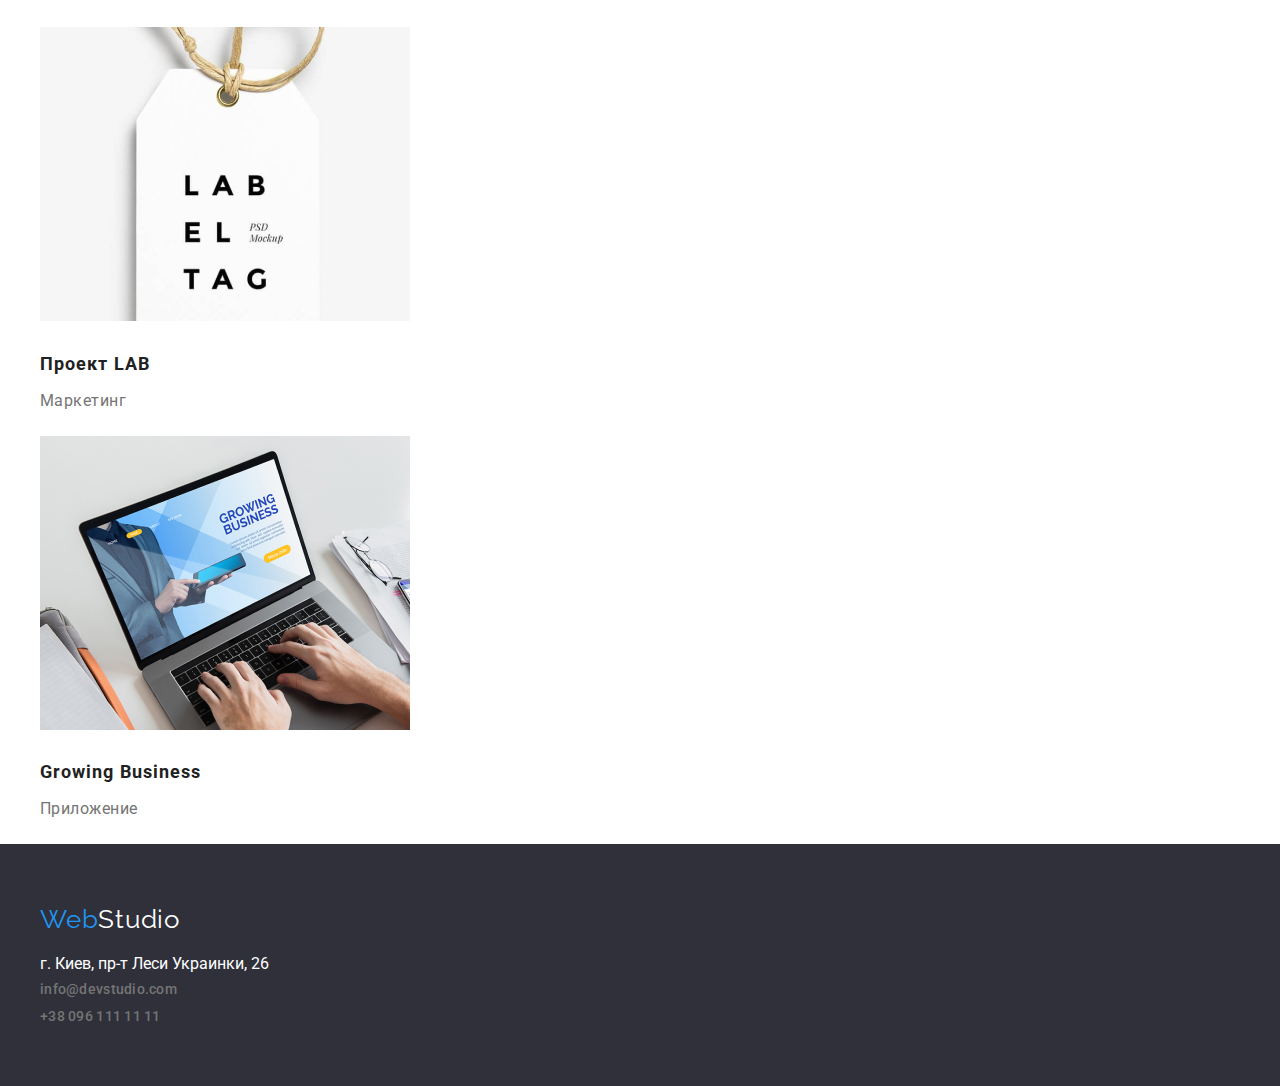
==== commit fcdf51c6: "Update portfolio.html" ====
--- a/portfolio.html
+++ b/portfolio.html
@@ -16,8 +16,8 @@
             <a href="./index.html" class="logo-white" > <span class="logo-bl">Web</span>Studio</a>
             <nav>
                 <ul class="site-nav list">
-                    <li class="item"><a href="./index.html" class="link current" >Студия</a></li>
-                    <li class="item"><a href="./portfolio.html" class="link">Портфолио</a></li>
+                    <li class="item"><a href="./index.html" class="link" >Студия</a></li>
+                    <li class="item"><a href="./portfolio.html" class="link current">Портфолио</a></li>
                     <li class="item"><a href="" class="link">Контакты</a></li>
                 </ul>
             </nav>
@@ -31,56 +31,56 @@
         <!--Портфолио-->
         <section class="section-portfolio">
             <div class="container">
-                <h1 class="section-portfolio-title">Портфолио</h1>
-                <ul class="list">
-                    <li><button type="button" class="filter-button">Все</button></li>
-                    <li><button type="button" class="filter-button">Веб-сайты</button></li>
-                    <li><button type="button" class="filter-button">Приложения</button></li>
-                    <li><button type="button" class="filter-button">Дизайн</button></li>
-                    <li><button type="button" class="filter-button">Маркетинг</button></li>
+                <h1 class="visually-hidden">Портфолио</h1>
+                <ul class="section-portfolio-button list">
+                    <li class="item"><button type="button" class="filter-button">Все</button></li>
+                    <li class="item"><button type="button" class="filter-button">Веб-сайты</button></li>
+                    <li class="item"><button type="button" class="filter-button">Приложения</button></li>
+                    <li class="item"><button type="button" class="filter-button">Дизайн</button></li>
+                    <li class="item"><button type="button" class="filter-button">Маркетинг</button></li>
                 </ul>
-                <ul class="list">
-                    <li>
+                <ul class="section-portfolio-container list">
+                    <li class="item">
                         <img src="./images/portfolio/portfolio-img1.jpg" alt="Портфолио фото 1" width="370">
                         <h2 class="portfolio-title ">Технокряк</h2>
                         <p class="portfolio-title-name">Веб-сайт</p>
                     </li>
-                    <li>
+                    <li class="item">
                         <img src="./images/portfolio/portfolio-img2.jpg" alt="Портфолио фото 2" width="370">
                         <h2 class="portfolio-title">Постер New Orlean vs Golden Star</h2>
                         <p class="portfolio-title-name">Дизайн</p>
                     </li>
-                    <li>
+                    <li class="item">
                         <img src="./images/portfolio/portfolio-img3.jpg" alt="Портфолио фото 3" width="370">
                         <h2 class="portfolio-title">Ресторан Seafood</h2>
                         <p class="portfolio-title-name">Приложение</p>
                     </li>
-                    <li>
+                    <li class="item">
                         <img src="./images/portfolio/portfolio-img4.jpg" alt="Портфолио фото 4" width="370">
                         <h2 class="portfolio-title">Проект Prime</h2>
                         <p class="portfolio-title-name">Маркетинг</p>
                     </li>
-                    <li>
+                    <li class="item">
                         <img src="./images/portfolio/portfolio-img5.jpg" alt="Портфолио фото 5" width="370">
                         <h2 class="portfolio-title">Проект Boxes</h2>
                         <p class="portfolio-title-name">Приложение</p>
                     </li>
-                    <li>
+                    <li class="item">
                         <img src="./images/portfolio/portfolio-img6.jpg" alt="Портфолио фото 6" width="370">
                         <h2 class="portfolio-title">Inspiration has no Borders</h2>
                         <p class="portfolio-title-name">Веб-сайт</p>
                     </li>
-                    <li>
+                    <li class="item">
                         <img src="./images/portfolio/portfolio-img7.jpg" alt="Портфолио фото 7" width="370">
                         <h2 class="portfolio-title">Издание Limited Edition</h2>
                         <p class="portfolio-title-name">Дизайн</p>
                     </li>
-                    <li>
+                    <li class="item">
                         <img src="./images/portfolio/portfolio-img8.jpg" alt="Портфолио фото 8" width="370">
                         <h2 class="portfolio-title">Проект LAB</h2>
                         <p class="portfolio-title-name">Маркетинг</p>
                     </li>
-                    <li>
+                    <li class="item">
                         <img src="./images/portfolio/portfolio-img9.jpg" alt="Портфолио фото 9" width="370">
                         <h2 class="portfolio-title">Growing Business</h2>
                         <p class="portfolio-title-name">Приложение</p>
